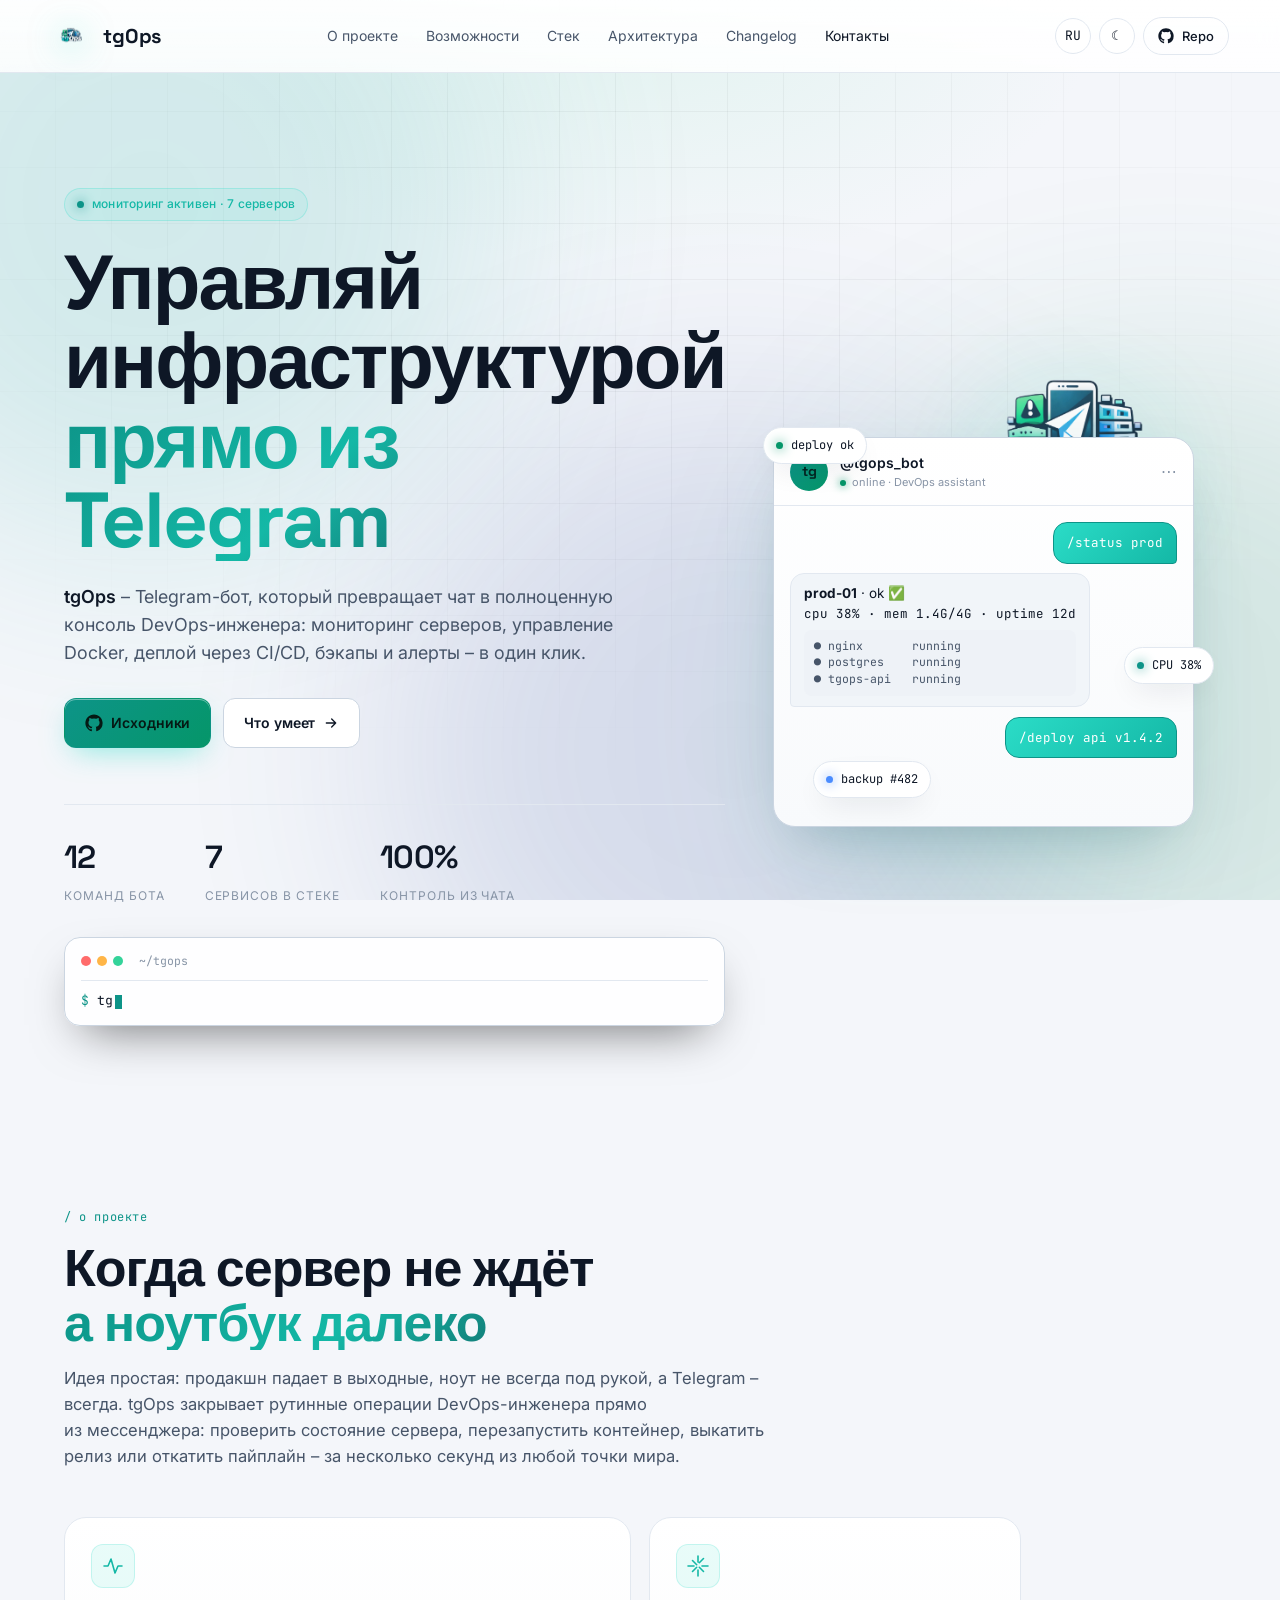
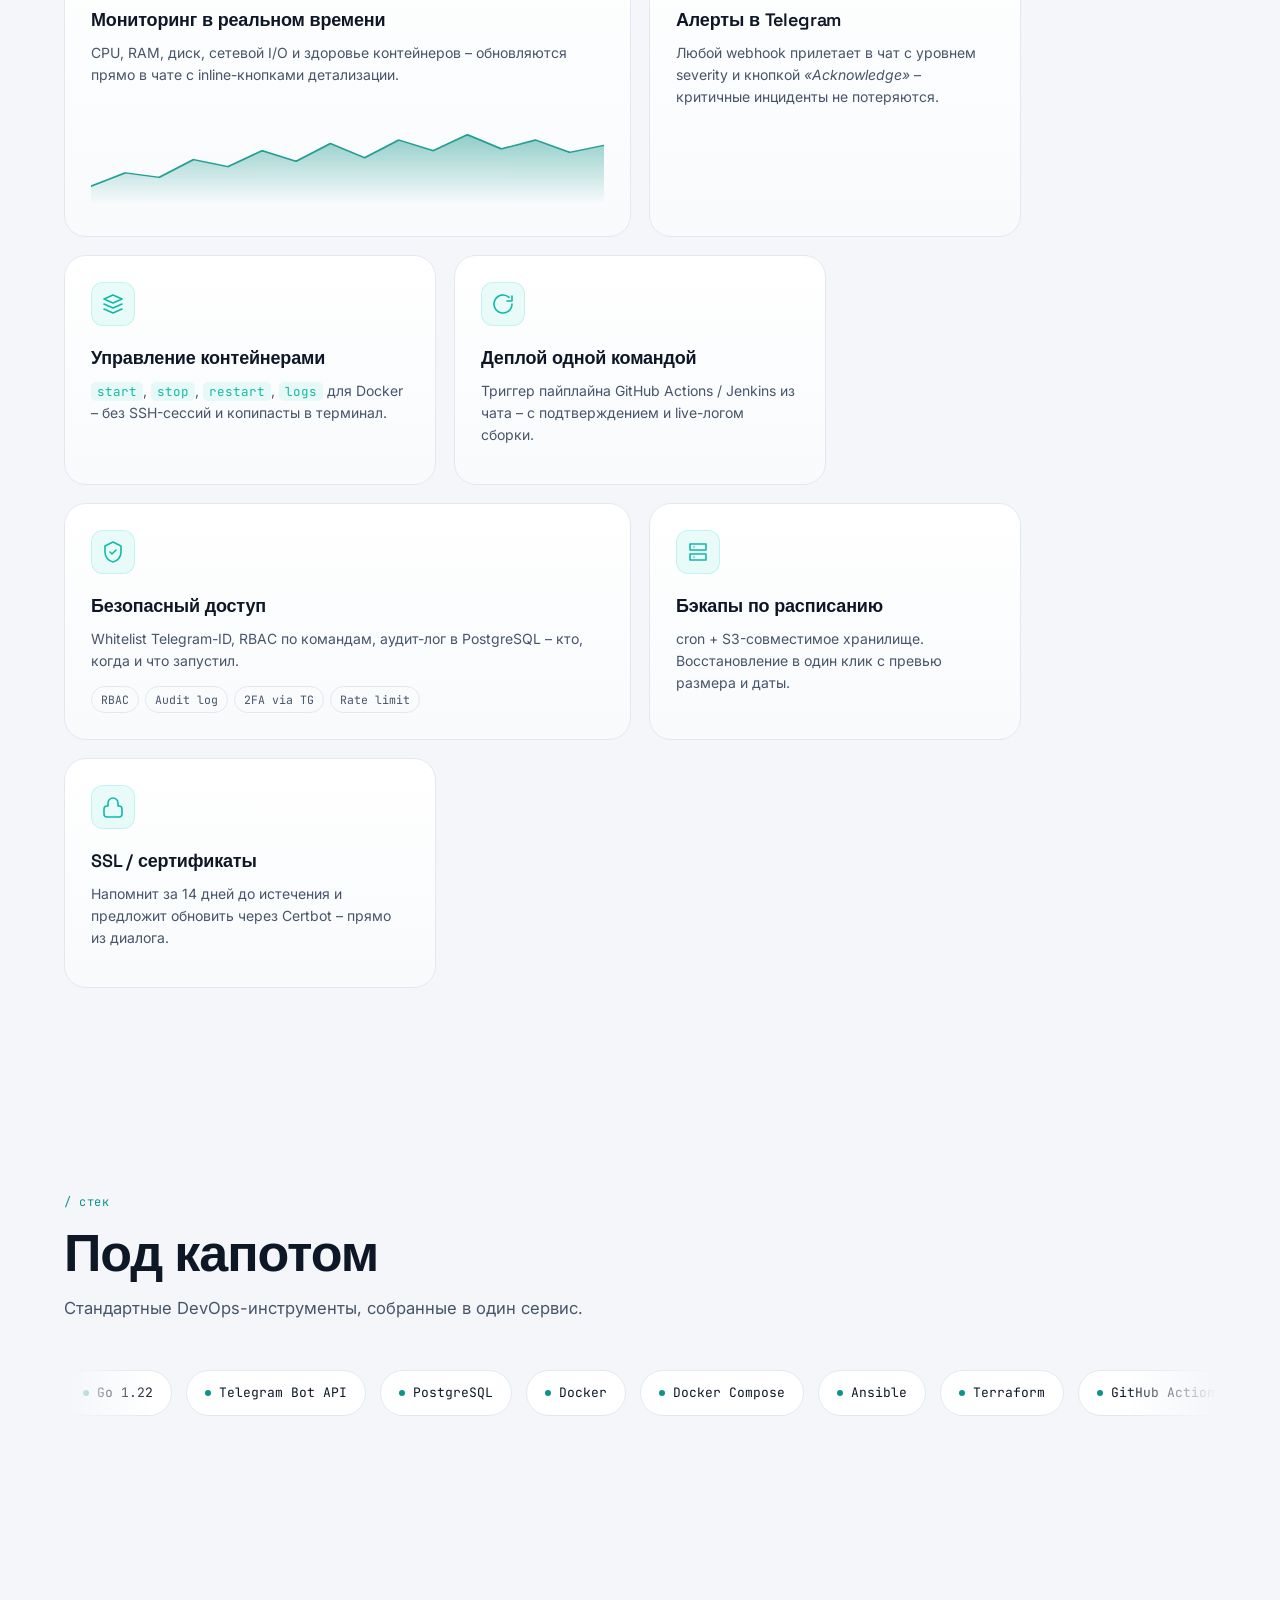
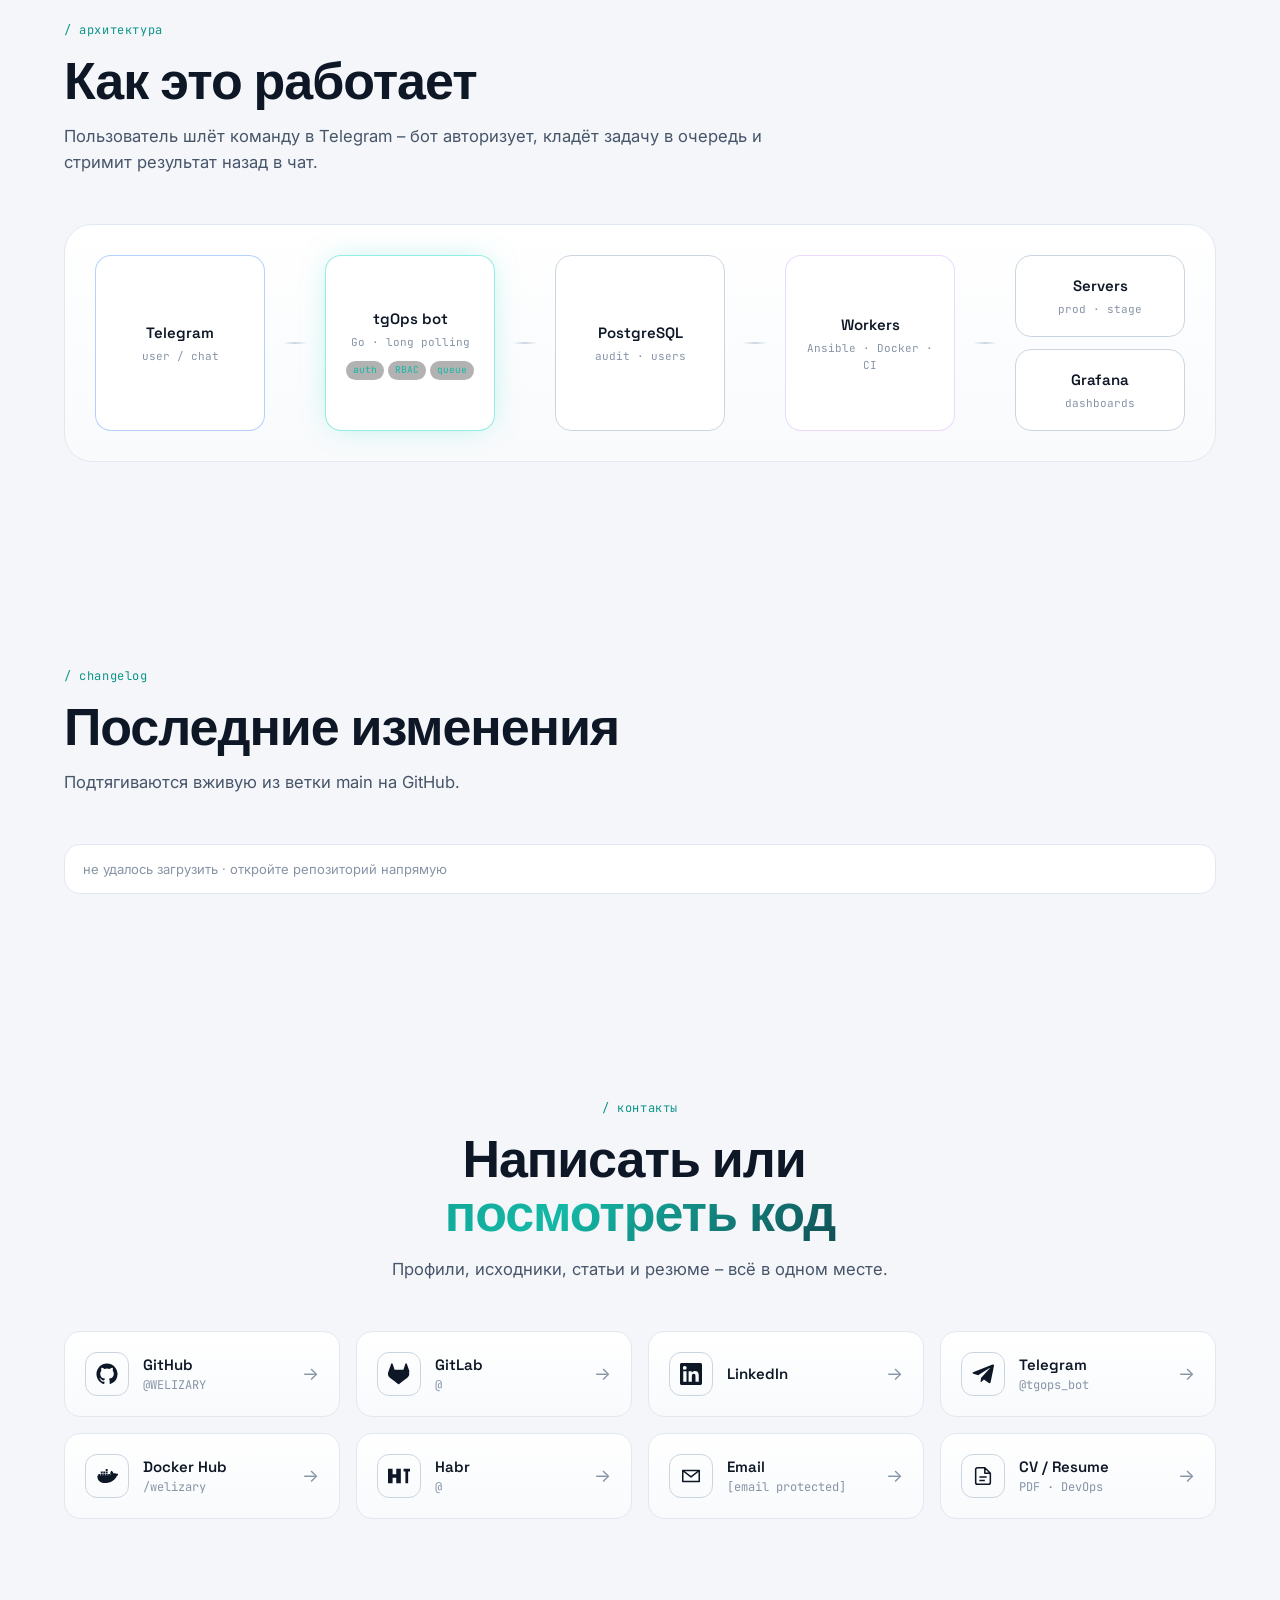
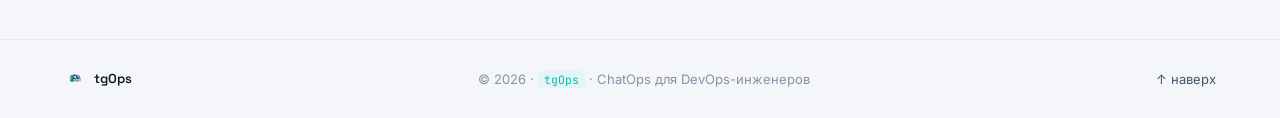
==== web-page/index.html @ 61015582 "Добавлена небольшая веб-страница с презентацией проекта" ====
<!doctype html>
<html lang="ru">
<head>
<meta charset="utf-8" />
<meta name="viewport" content="width=device-width, initial-scale=1" />
<title>tgOps – управление инфраструктурой через Telegram-бот | DevOps в чате</title>
<meta name="description" content="tgOps – Telegram-бот для DevOps-инженера: мониторинг серверов, управление Docker-контейнерами, деплой через CI/CD, бэкапы, алерты и SSL – прямо из чата." />
<meta name="keywords" content="tgOps, Telegram бот, DevOps, ChatOps, управление серверами, мониторинг инфраструктуры, Docker, Ansible, CI/CD, GitHub Actions, Jenkins, Go, PostgreSQL" />
<meta name="author" content="WELIZARY" />
<meta name="robots" content="index, follow" />
<meta name="theme-color" content="#06080c" />
<link rel="canonical" href="https://tgops.xyz/" />
<link rel="icon" type="image/png" href="assets/tgops-logo.png" />

<meta property="og:url" content="https://tgops.xyz/" />
<meta property="og:type" content="website" />
<meta property="og:title" content="tgOps – управление инфраструктурой через Telegram" />
<meta property="og:description" content="Telegram-бот, который превращает чат в консоль DevOps-инженера." />
<meta property="og:image" content="assets/tgops-logo.png" />
<meta property="og:locale" content="ru_RU" />
<meta name="twitter:card" content="summary_large_image" />
<meta name="twitter:title" content="tgOps – DevOps в Telegram" />
<meta name="twitter:image" content="assets/tgops-logo.png" />

<script type="application/ld+json">
{
"@context":"https://schema.org","@type":"SoftwareApplication",
"name":"tgOps","applicationCategory":"DeveloperApplication","operatingSystem":"Linux",
"description":"Telegram-бот для управления серверной инфраструктурой",
"url":"https://github.com/WELIZARY/tgOps",
"author":{"@type":"Person","name":"WELIZARY"}
}
</script>
<link rel="preconnect" href="https://fonts.googleapis.com" />
<link rel="preconnect" href="https://fonts.gstatic.com" crossorigin />
<link href="https://fonts.googleapis.com/css2?family=Space+Grotesk:wght@400;500;600;700&family=Inter:wght@400;500;600&family=JetBrains+Mono:wght@400;500;600&display=swap" rel="stylesheet" />
<link rel="stylesheet" href="styles.css" />
<script>
  (function(){
    try {
      var s = localStorage.getItem('tgops-theme');
      var d = matchMedia('(prefers-color-scheme: dark)').matches;
      document.documentElement.setAttribute('data-theme', s || (d ? 'dark' : 'light'));
    } catch(e) { document.documentElement.setAttribute('data-theme','dark'); }
  })();
</script>
<script defer data-domain="tgops.xyz" src="https://plausible.io/js/script.js"></script>
</head>
<body>

  <div class="scroll-progress" id="scrollProgress"></div>

  <!-- фоновая графика -->
  <div class="bg">
    <div class="bg-grid"></div>
    <div class="bg-blob bg-blob--teal"></div>
    <div class="bg-blob bg-blob--green"></div>
    <div class="bg-blob bg-blob--blue"></div>
    <div class="bg-noise"></div>
  </div>

  <!-- навигация -->
  <header class="nav">
    <a class="nav__brand" href="#top">
      <img src="assets/tgops-logo.png" alt="tgOps" width="40" height="40" />
      <span>tgOps</span>
    </a>
    <nav class="nav__links">
      <a href="#about" data-i18n="nav.about">О проекте</a>
      <a href="#features" data-i18n="nav.features">Возможности</a>
      <a href="#stack" data-i18n="nav.stack">Стек</a>
      <a href="#architecture" data-i18n="nav.arch">Архитектура</a>
      <a href="#changelog" data-i18n="nav.changelog">Changelog</a>
      <a href="#contact" data-i18n="nav.contact">Контакты</a>
    </nav>
    <div class="nav__tools">
      <button class="nav__icon" id="langBtn" aria-label="Switch language">EN</button>
      <button class="nav__icon" id="themeBtn" aria-label="Toggle theme">☾</button>
      <a class="nav__cta" href="https://github.com/WELIZARY/tgOps" target="_blank" rel="noopener">
      <svg viewBox="0 0 24 24" width="16" height="16" aria-hidden="true"><path fill="currentColor" d="M12 .5C5.65.5.5 5.65.5 12.02c0 5.1 3.29 9.42 7.86 10.95.58.1.79-.25.79-.55v-2.16c-3.2.7-3.87-1.36-3.87-1.36-.52-1.32-1.27-1.67-1.27-1.67-1.04-.71.08-.7.08-.7 1.15.08 1.76 1.18 1.76 1.18 1.02 1.76 2.69 1.25 3.34.96.1-.74.4-1.25.72-1.54-2.55-.29-5.24-1.28-5.24-5.7 0-1.26.45-2.29 1.18-3.1-.12-.29-.51-1.46.11-3.05 0 0 .97-.31 3.18 1.18a11 11 0 0 1 5.79 0c2.21-1.49 3.18-1.18 3.18-1.18.62 1.59.23 2.76.11 3.05.74.81 1.18 1.84 1.18 3.1 0 4.43-2.7 5.4-5.27 5.69.41.36.78 1.06.78 2.13v3.16c0 .31.21.66.8.55A11.52 11.52 0 0 0 23.5 12C23.5 5.65 18.35.5 12 .5Z"/></svg>
        Repo
      </a>
    </div>
  </header>

  <!-- главный экран -->
  <section class="hero" id="top">
    <div class="hero__left">
      <div class="hero__badge">
        <span class="dot"></span>
        <span id="liveStatus">все системы в норме</span>
      </div>
      <h1 class="hero__title">
        <span data-i18n="hero.title1">Управляй инфраструктурой</span>
        <span class="hero__title-grad" data-scramble data-i18n="hero.title2">прямо из Telegram</span>
      </h1>
      <p class="hero__lede" data-i18n="hero.lede">
        <strong>tgOps</strong> – Telegram-бот, который превращает чат в полноценную консоль DevOps-инженера: мониторинг серверов, управление Docker, деплой через CI/CD, бэкапы и алерты – в один клик.
      </p>
      <div class="hero__cta">
        <a class="btn btn--primary" href="https://github.com/WELIZARY/tgOps" target="_blank" rel="noopener">
          <svg viewBox="0 0 24 24" width="18" height="18" aria-hidden="true"><path fill="currentColor" d="M12 .5C5.65.5.5 5.65.5 12.02c0 5.1 3.29 9.42 7.86 10.95.58.1.79-.25.79-.55v-2.16c-3.2.7-3.87-1.36-3.87-1.36-.52-1.32-1.27-1.67-1.27-1.67-1.04-.71.08-.7.08-.7 1.15.08 1.76 1.18 1.76 1.18 1.02 1.76 2.69 1.25 3.34.96.1-.74.4-1.25.72-1.54-2.55-.29-5.24-1.28-5.24-5.7 0-1.26.45-2.29 1.18-3.1-.12-.29-.51-1.46.11-3.05 0 0 .97-.31 3.18 1.18a11 11 0 0 1 5.79 0c2.21-1.49 3.18-1.18 3.18-1.18.62 1.59.23 2.76.11 3.05.74.81 1.18 1.84 1.18 3.1 0 4.43-2.7 5.4-5.27 5.69.41.36.78 1.06.78 2.13v3.16c0 .31.21.66.8.55A11.52 11.52 0 0 0 23.5 12C23.5 5.65 18.35.5 12 .5Z"/></svg>
          <span data-i18n="btn.repo">Исходники</span>
        </a>
        <a class="btn btn--ghost" href="#features">
          <span data-i18n="btn.see">Что умеет</span>
          <svg viewBox="0 0 24 24" width="16" height="16" aria-hidden="true"><path fill="none" stroke="currentColor" stroke-width="2" stroke-linecap="round" stroke-linejoin="round" d="M5 12h14M13 6l6 6-6 6"/></svg>
        </a>
      </div>

      <ul class="hero__metrics">
        <li><span class="metric__num" data-count="12">0</span><span class="metric__lbl" data-i18n="m.cmd">команд бота</span></li>
        <li><span class="metric__num" data-count="7">0</span><span class="metric__lbl" data-i18n="m.svc">сервисов в стеке</span></li>
        <li><span class="metric__num" data-count="100" data-suffix="%">0%</span><span class="metric__lbl" data-i18n="m.ctl">контроль из чата</span></li>
      </ul>

      <div class="terminal" aria-hidden="true">
        <div class="terminal__head"><span></span><span></span><span></span><em>~/tgops</em></div>
        <div class="terminal__line"><span class="terminal__prompt">$</span> <span class="terminal__cmd" id="termCmd"></span><span class="terminal__cursor"></span></div>
      </div>
    </div>

    <!-- плавающее превью чата -->
    <div class="hero__right" aria-hidden="true">
      <div class="float float--logo" data-depth="0.04">
        <img src="assets/tgops-logo.png" alt="" loading="lazy" width="220" height="220" />
      </div>
      <div class="chat" id="chat">
        <div class="chat__head">
          <div class="chat__avatar">tg</div>
          <div>
            <div class="chat__name">@tgops_bot</div>
            <div class="chat__status"><span class="pulse"></span> online · DevOps assistant</div>
          </div>
          <div class="chat__menu">⋯</div>
        </div>
        <div class="chat__body" id="chatBody"></div>
      </div>
      <div class="float float--chip float--chip-1" data-depth="0.08">
        <span class="dot dot--green"></span> deploy ok
      </div>
      <div class="float float--chip float--chip-2" data-depth="0.06">
        <span class="dot dot--teal"></span> CPU 38%
      </div>
      <div class="float float--chip float--chip-3" data-depth="0.10">
        <span class="dot dot--blue"></span> backup #482
      </div>
    </div>
  </section>

  <!-- о проекте -->
  <section class="section" id="about">
    <div class="section__head">
      <div class="eyebrow" data-i18n="about.eyebrow">/ о проекте</div>
      <h2 data-i18n="about.title">Когда сервер не&nbsp;ждёт<br/><span class="hero__title-grad">а&nbsp;ноутбук далеко</span></h2>
      <p class="section__lede" data-i18n="about.lede">
        Идея простая: продакшн падает в&nbsp;выходные, ноут не&nbsp;всегда под рукой, а&nbsp;Telegram – всегда. tgOps закрывает рутинные операции DevOps-инженера прямо из&nbsp;мессенджера: проверить состояние сервера, перезапустить контейнер, выкатить релиз или откатить пайплайн – за&nbsp;несколько секунд из&nbsp;любой точки мира.
      </p>
    </div>

    <!-- сетка карточек -->
    <div class="bento" id="features">
      <article class="card card--lg" data-tilt>
        <div class="card__icon">
          <svg viewBox="0 0 24 24" width="24" height="24"><path fill="none" stroke="currentColor" stroke-width="1.6" stroke-linecap="round" stroke-linejoin="round" d="M3 12h4l3-7 4 14 3-7h4"/></svg>
        </div>
        <h3 data-i18n="f1.t">Мониторинг в реальном времени</h3>
        <p data-i18n="f1.d">CPU, RAM, диск, сетевой I/O и здоровье контейнеров – обновляются прямо в чате с inline-кнопками детализации.</p>
        <div class="card__visual card__visual--graph">
          <svg viewBox="0 0 300 90" preserveAspectRatio="none">
            <defs>
              <linearGradient id="grad1" x1="0" x2="0" y1="0" y2="1">
                <stop offset="0%" stop-color="var(--teal)" stop-opacity="0.5"/>
                <stop offset="100%" stop-color="var(--teal)" stop-opacity="0"/>
              </linearGradient>
            </defs>
            <path d="M0,70 L20,55 L40,60 L60,40 L80,48 L100,30 L120,42 L140,22 L160,38 L180,18 L200,30 L220,12 L240,28 L260,18 L280,32 L300,24 L300,90 L0,90 Z" fill="url(#grad1)"/>
            <path d="M0,70 L20,55 L40,60 L60,40 L80,48 L100,30 L120,42 L140,22 L160,38 L180,18 L200,30 L220,12 L240,28 L260,18 L280,32 L300,24" fill="none" stroke="var(--teal)" stroke-width="1.6" stroke-linejoin="round" stroke-linecap="round"/>
          </svg>
        </div>
        <div class="card__glow"></div>
      </article>

      <article class="card" data-tilt>
        <div class="card__icon">
          <svg viewBox="0 0 24 24" width="24" height="24"><path fill="none" stroke="currentColor" stroke-width="1.6" stroke-linecap="round" stroke-linejoin="round" d="M12 2v6m0 8v6m10-10h-6M8 12H2m15.5-7.5-4.2 4.2M10.7 13.3l-4.2 4.2m11 0-4.2-4.2M10.7 10.7 6.5 6.5"/></svg>
        </div>
        <h3 data-i18n="f2.t">Алерты в Telegram</h3>
        <p data-i18n="f2.d">Любой webhook прилетает в чат с уровнем severity и кнопкой <em>«Acknowledge»</em> – критичные инциденты не потеряются.</p>
        <div class="card__glow"></div>
      </article>

      <article class="card" data-tilt>
        <div class="card__icon">
          <svg viewBox="0 0 24 24" width="24" height="24"><path fill="none" stroke="currentColor" stroke-width="1.6" stroke-linecap="round" stroke-linejoin="round" d="M3 7l9-4 9 4-9 4-9-4Zm0 5 9 4 9-4M3 17l9 4 9-4"/></svg>
        </div>
        <h3 data-i18n="f3.t">Управление контейнерами</h3>
        <p data-i18n="f3.d"><code>start</code>, <code>stop</code>, <code>restart</code>, <code>logs</code> для Docker – без SSH-сессий и копипасты в терминал.</p>
        <div class="card__glow"></div>
      </article>

      <article class="card" data-tilt>
        <div class="card__icon">
          <svg viewBox="0 0 24 24" width="24" height="24"><path fill="none" stroke="currentColor" stroke-width="1.6" stroke-linecap="round" stroke-linejoin="round" d="M21 12a9 9 0 1 1-3-6.7M21 4v5h-5"/></svg>
        </div>
        <h3 data-i18n="f4.t">Деплой одной командой</h3>
        <p data-i18n="f4.d">Триггер пайплайна GitHub Actions / Jenkins из чата – с подтверждением и live-логом сборки.</p>
        <div class="card__glow"></div>
      </article>

      <article class="card card--wide" data-tilt>
        <div class="card__icon">
          <svg viewBox="0 0 24 24" width="24" height="24"><path fill="none" stroke="currentColor" stroke-width="1.6" stroke-linecap="round" stroke-linejoin="round" d="M12 2 4 6v6c0 5 3.4 9.3 8 10 4.6-.7 8-5 8-10V6l-8-4Z"/><path fill="none" stroke="currentColor" stroke-width="1.6" stroke-linecap="round" stroke-linejoin="round" d="m9 12 2 2 4-4"/></svg>
        </div>
        <h3 data-i18n="f5.t">Безопасный доступ</h3>
        <p data-i18n="f5.d">Whitelist Telegram-ID, RBAC по командам, аудит-лог в PostgreSQL – кто, когда и что запустил.</p>
        <ul class="chips">
          <li>RBAC</li>
          <li>Audit log</li>
          <li>2FA via TG</li>
          <li>Rate limit</li>
        </ul>
        <div class="card__glow"></div>
      </article>

      <article class="card" data-tilt>
        <div class="card__icon">
          <svg viewBox="0 0 24 24" width="24" height="24"><path fill="none" stroke="currentColor" stroke-width="1.6" stroke-linecap="round" stroke-linejoin="round" d="M4 4h16v6H4zM4 14h16v6H4zM8 7h.01M8 17h.01"/></svg>
        </div>
        <h3 data-i18n="f6.t">Бэкапы по расписанию</h3>
        <p data-i18n="f6.d">cron + S3-совместимое хранилище. Восстановление в один клик с превью размера и даты.</p>
        <div class="card__glow"></div>
      </article>

      <article class="card" data-tilt>
        <div class="card__icon">
          <svg viewBox="0 0 24 24" width="24" height="24"><path fill="none" stroke="currentColor" stroke-width="1.6" stroke-linecap="round" stroke-linejoin="round" d="M7 8a5 5 0 0 1 10 0v3h1a3 3 0 0 1 3 3v5a3 3 0 0 1-3 3H6a3 3 0 0 1-3-3v-5a3 3 0 0 1 3-3h1V8Z"/></svg>
        </div>
        <h3 data-i18n="f7.t">SSL / сертификаты</h3>
        <p data-i18n="f7.d">Напомнит за 14 дней до истечения и предложит обновить через Certbot – прямо из диалога.</p>
        <div class="card__glow"></div>
      </article>
    </div>
  </section>

  <!-- стек -->
  <section class="section" id="stack">
    <div class="section__head">
      <div class="eyebrow" data-i18n="stack.eyebrow">/ стек</div>
      <h2 data-i18n="stack.title">Под капотом</h2>
      <p class="section__lede" data-i18n="stack.lede">Cтандартные DevOps-инструменты, собранные в один сервис.</p>
    </div>
    <div class="marquee" aria-hidden="true">
      <div class="marquee__track" id="marqueeTrack"></div>
    </div>
  </section>

  <!-- архитектура -->
  <section class="section" id="architecture">
    <div class="section__head">
      <div class="eyebrow" data-i18n="arch.eyebrow">/ архитектура</div>
      <h2 data-i18n="arch.title">Как это работает</h2>
      <p class="section__lede" data-i18n="arch.lede">Пользователь шлёт команду в Telegram – бот авторизует, кладёт задачу в очередь и стримит результат назад в чат.</p>
    </div>

    <div class="arch">
      <div class="arch__col">
        <div class="arch__node arch__node--user">
          <div class="arch__title">Telegram</div>
          <div class="arch__sub">user / chat</div>
        </div>
      </div>
      <div class="arch__line"><span></span></div>
      <div class="arch__col">
        <div class="arch__node arch__node--bot">
          <div class="arch__title">tgOps bot</div>
          <div class="arch__sub">Go · long polling</div>
          <div class="arch__pills"><span>auth</span><span>RBAC</span><span>queue</span></div>
        </div>
      </div>
      <div class="arch__line"><span></span></div>
      <div class="arch__col">
        <div class="arch__node">
          <div class="arch__title">PostgreSQL</div>
          <div class="arch__sub">audit · users</div>
        </div>
      </div>
      <div class="arch__line"><span></span></div>
      <div class="arch__col">
        <div class="arch__node arch__node--ops">
          <div class="arch__title">Workers</div>
          <div class="arch__sub">Ansible · Docker · CI</div>
        </div>
      </div>
      <div class="arch__line"><span></span></div>
      <div class="arch__col">
        <div class="arch__node">
          <div class="arch__title">Servers</div>
          <div class="arch__sub">prod · stage</div>
        </div>
        <div class="arch__node">
          <div class="arch__title">Grafana</div>
          <div class="arch__sub">dashboards</div>
        </div>
      </div>
    </div>
  </section>

  <!-- история изменений -->
  <section class="section" id="changelog">
    <div class="section__head">
      <div class="eyebrow" data-i18n="ch.eyebrow">/ changelog</div>
      <h2 data-i18n="ch.title">Последние изменения</h2>
      <p class="section__lede" data-i18n="ch.lede">Подтягиваются вживую из ветки main на GitHub.</p>
    </div>
    <ul class="changelog" id="changelogList">
      <li class="ch__item ch__item--load"><span class="mono">git pull origin main…</span></li>
    </ul>
  </section>

  <!-- контакты -->
  <section class="section section--contact" id="contact">
    <div class="section__head section__head--center">
      <div class="eyebrow" data-i18n="ct.eyebrow">/ контакты</div>
      <h2 data-i18n="ct.title">Написать или&nbsp;<span class="hero__title-grad">посмотреть&nbsp;код</span></h2>
      <p class="section__lede" data-i18n="ct.lede">Профили, исходники, статьи и&nbsp;резюме – всё в&nbsp;одном месте.</p>
    </div>

    <div class="links">
      <a class="linkcard" href="https://github.com/WELIZARY/" target="_blank" rel="noopener" data-tilt>
        <div class="linkcard__icon">
          <svg viewBox="0 0 24 24" width="22" height="22"><path fill="currentColor" d="M12 .5C5.65.5.5 5.65.5 12.02c0 5.1 3.29 9.42 7.86 10.95.58.1.79-.25.79-.55v-2.16c-3.2.7-3.87-1.36-3.87-1.36-.52-1.32-1.27-1.67-1.27-1.67-1.04-.71.08-.7.08-.7 1.15.08 1.76 1.18 1.76 1.18 1.02 1.76 2.69 1.25 3.34.96.1-.74.4-1.25.72-1.54-2.55-.29-5.24-1.28-5.24-5.7 0-1.26.45-2.29 1.18-3.1-.12-.29-.51-1.46.11-3.05 0 0 .97-.31 3.18 1.18a11 11 0 0 1 5.79 0c2.21-1.49 3.18-1.18 3.18-1.18.62 1.59.23 2.76.11 3.05.74.81 1.18 1.84 1.18 3.1 0 4.43-2.7 5.4-5.27 5.69.41.36.78 1.06.78 2.13v3.16c0 .31.21.66.8.55A11.52 11.52 0 0 0 23.5 12C23.5 5.65 18.35.5 12 .5Z"/></svg>
        </div>
        <div class="linkcard__body">
          <div class="linkcard__lbl">GitHub</div>
          <div class="linkcard__val">@WELIZARY</div>
        </div>
        <div class="linkcard__arr">→</div>
        <div class="card__glow"></div>
      </a>

      <a class="linkcard" href="https://gitlab.com/zenkow/" target="_blank" rel="noopener" data-tilt>
        <div class="linkcard__icon">
          <svg viewBox="0 0 24 24" width="22" height="22"><path fill="currentColor" d="m23.6 9.6-.03-.08L20.5.93a.84.84 0 0 0-1.59.05l-2.1 6.41H7.18L5.08.98a.83.83 0 0 0-1.59-.05L.43 9.51l-.03.09a5.84 5.84 0 0 0 1.94 6.74l.01.01.03.02 4.79 3.59 2.37 1.79 1.44 1.09a.98.98 0 0 0 1.18 0l1.44-1.09 2.37-1.79 4.81-3.61.02-.01a5.84 5.84 0 0 0 1.94-6.75Z"/></svg>
        </div>
        <div class="linkcard__body">
          <div class="linkcard__lbl">GitLab</div>
          <div class="linkcard__val">@</div>
        </div>
        <div class="linkcard__arr">→</div>
        <div class="card__glow"></div>
      </a>

      <a class="linkcard" href="https://www.linkedin.com/" target="_blank" rel="noopener" data-tilt>
        <div class="linkcard__icon">
          <svg viewBox="0 0 24 24" width="22" height="22"><path fill="currentColor" d="M20.45 20.45h-3.56v-5.57c0-1.33-.02-3.04-1.85-3.04-1.85 0-2.13 1.45-2.13 2.94v5.67H9.36V9h3.41v1.56h.05a3.74 3.74 0 0 1 3.37-1.85c3.6 0 4.27 2.37 4.27 5.46v6.28ZM5.34 7.43a2.07 2.07 0 1 1 0-4.13 2.07 2.07 0 0 1 0 4.13Zm1.78 13.02H3.55V9h3.57v11.45ZM22.23 0H1.77C.79 0 0 .77 0 1.72v20.56C0 23.23.79 24 1.77 24h20.46c.98 0 1.77-.77 1.77-1.72V1.72C24 .77 23.21 0 22.23 0Z"/></svg>
        </div>
        <div class="linkcard__body">
          <div class="linkcard__lbl">LinkedIn</div>
          <div class="linkcard__val"></div>
        </div>
        <div class="linkcard__arr">→</div>
        <div class="card__glow"></div>
      </a>

      <a class="linkcard" href="https://t.me/" target="_blank" rel="noopener" data-tilt>
        <div class="linkcard__icon">
          <svg viewBox="0 0 24 24" width="22" height="22"><path fill="currentColor" d="M9.78 16.27 9.4 21c.55 0 .79-.24 1.07-.52l2.57-2.45 5.32 3.9c.98.54 1.67.26 1.94-.9L23.94 3.4c.32-1.45-.52-2.02-1.47-1.66L1.74 9.91c-1.41.55-1.39 1.34-.24 1.7l5.21 1.62L18.81 5.6c.57-.36 1.09-.16.66.2L9.78 16.27Z"/></svg>
        </div>
        <div class="linkcard__body">
          <div class="linkcard__lbl">Telegram</div>
          <div class="linkcard__val">@tgops_bot</div>
        </div>
        <div class="linkcard__arr">→</div>
        <div class="card__glow"></div>
      </a>

      <a class="linkcard" href="https://hub.docker.com/" target="_blank" rel="noopener" data-tilt>
        <div class="linkcard__icon">
          <svg viewBox="0 0 24 24" width="22" height="22"><path fill="currentColor" d="M22 9.5c-.6-.4-2-.5-3-.3-.1-1-.7-1.8-1.7-2.6l-.6-.4-.4.6c-.5.7-.8 1.7-.7 2.6 0 .4.2 1 .4 1.5-.4.2-1.1.5-2 .5H1.6c-.3 1.7 0 4 1.6 5.7 1.5 1.7 3.7 2.5 6.6 2.5 6.3 0 11-2.9 13.2-8.2 1.5 0 3-.4 3.5-1l.5-.4-.6-.5ZM4.6 9.7H2.5v2.1h2.1V9.7Zm2.7 0H5.2v2.1h2.1V9.7Zm2.7 0H7.9v2.1H10V9.7Zm2.7 0h-2.1v2.1h2.1V9.7Zm-5.4-2.6H5.2v2.1h2.1V7.1Zm2.7 0H7.9v2.1H10V7.1Zm2.7 0h-2.1v2.1h2.1V7.1Zm0-2.7h-2.1v2.1h2.1V4.4Zm2.7 5.3h-2.1v2.1h2.1V9.7Z"/></svg>
        </div>
        <div class="linkcard__body">
          <div class="linkcard__lbl">Docker Hub</div>
          <div class="linkcard__val">/welizary</div>
        </div>
        <div class="linkcard__arr">→</div>
        <div class="card__glow"></div>
      </a>

      <a class="linkcard" href="https://habr.com/" target="_blank" rel="noopener" data-tilt>
        <div class="linkcard__icon">
          <svg viewBox="0 0 24 24" width="22" height="22"><path fill="currentColor" d="M0 4h5v6h4V4h5v16H9v-6H5v6H0V4Zm17 0h7v3h-2v13h-3V7h-2V4Z"/></svg>
        </div>
        <div class="linkcard__body">
          <div class="linkcard__lbl">Habr</div>
          <div class="linkcard__val">@</div>
        </div>
        <div class="linkcard__arr">→</div>
        <div class="card__glow"></div>
      </a>

      <a class="linkcard" href="/cdn-cgi/l/email-protection#b6ded3dadad9f6d3ced7dbc6dad398d5d9db" data-tilt>
        <div class="linkcard__icon">
          <svg viewBox="0 0 24 24" width="22" height="22"><path fill="none" stroke="currentColor" stroke-width="1.7" stroke-linejoin="round" d="M3 6h18v12H3zM3 6l9 7 9-7"/></svg>
        </div>
        <div class="linkcard__body">
          <div class="linkcard__lbl">Email</div>
          <div class="linkcard__val"><span class="__cf_email__" data-cfemail="721a171e1e1d32170a131f021e175c111d1f">[email&#160;protected]</span></div>
        </div>
        <div class="linkcard__arr">→</div>
        <div class="card__glow"></div>
      </a>

      <a class="linkcard" href="/cv.pdf" target="_blank" rel="noopener" data-tilt>
        <div class="linkcard__icon">
          <svg viewBox="0 0 24 24" width="22" height="22"><path fill="none" stroke="currentColor" stroke-width="1.7" stroke-linejoin="round" d="M14 3H6a2 2 0 0 0-2 2v14a2 2 0 0 0 2 2h12a2 2 0 0 0 2-2V9l-6-6Zm0 0v6h6M8 13h8M8 17h6"/></svg>
        </div>
        <div class="linkcard__body">
          <div class="linkcard__lbl">CV / Resume</div>
          <div class="linkcard__val">PDF · DevOps</div>
        </div>
        <div class="linkcard__arr">→</div>
        <div class="card__glow"></div>
      </a>
    </div>
  </section>

  <footer class="footer">
    <div class="footer__brand">
      <img src="assets/tgops-logo.png" alt="" loading="lazy" width="22" height="22" />
      <span>tgOps</span>
    </div>
    <div class="footer__txt" data-i18n="footer">© 2026 · <span class="mono">tgOps</span> · ChatOps для DevOps-инженеров</div>
    <a href="#top" class="footer__top" data-i18n="footer.top">↑ наверх</a>
  </footer>

  <script data-cfasync="false" src="/cdn-cgi/scripts/5c5dd728/cloudflare-static/email-decode.min.js"></script><script src="app.js"></script>
</body>
</html>
---- web-page/styles.css ----
/* ==========================================================
   tgOps - одностраничный сайт
   палитра из логотипа (cyan/teal + зелёный + тёмный фон)
   ========================================================== */

:root {
  --bg-0: #06080c;
  --bg-1: #0a0e15;
  --bg-2: #0f141d;
  --bg-3: #141a25;
  --line: #1c2230;
  --line-2: #262d3d;
  --fg: #e6ecf3;
  --fg-dim: #aab3c2;
  --fg-mute: #6f7a8c;
  --teal: #2bdcc7;
  --teal-2: #5be8d8;
  --green: #34d39a;
  --blue: #4a8cff;
  --warn: #ffb547;

  --grad: linear-gradient(135deg, #2bdcc7 0%, #5be8d8 40%, #ffffff 100%);
  --grad-soft: linear-gradient(135deg, rgba(43,220,199,.18), rgba(74,140,255,.12));

  --r-sm: 10px;
  --r-md: 16px;
  --r-lg: 22px;
  --r-xl: 28px;

  --shadow-card: 0 1px 0 rgba(255,255,255,.03) inset, 0 30px 60px -30px rgba(0,0,0,.6);
  --shadow-glow: 0 30px 80px -20px rgba(43,220,199,.18);

  --nav-bg: linear-gradient(to bottom, rgba(6,8,12,.95), rgba(6,8,12,.85));
  --nav-bg-scrolled: rgba(6,8,12,.96);

  --t: 240ms cubic-bezier(.2,.7,.2,1);
}

[data-theme="light"] {
  --bg-0: #f4f6fa;
  --bg-1: #ffffff;
  --bg-2: #f8fafc;
  --bg-3: #eef2f7;
  --line: #e2e8f0;
  --line-2: #cbd5e1;
  --fg: #0e1726;
  --fg-dim: #475569;
  --fg-mute: #8794a6;
  --teal: #0d9488;
  --teal-2: #14b8a6;
  --green: #059669;
  --shadow-card: 0 1px 0 rgba(255,255,255,1) inset, 0 24px 50px -28px rgba(15,23,42,.18);
  --shadow-glow: 0 30px 80px -20px rgba(13,148,136,.18);
  --nav-bg: linear-gradient(to bottom, rgba(255,255,255,.95), rgba(255,255,255,.85));
  --nav-bg-scrolled: rgba(255,255,255,.96);
}
[data-theme="light"] .bg { background: radial-gradient(60% 50% at 50% 0%, #e2f3f0 0%, transparent 60%), var(--bg-0); }
[data-theme="light"] .bg-blob { opacity: .15; }
[data-theme="light"] .bg-grid { background-image: linear-gradient(to right, rgba(0,0,0,.04) 1px, transparent 1px), linear-gradient(to bottom, rgba(0,0,0,.04) 1px, transparent 1px); }
[data-theme="light"] .card, [data-theme="light"] .linkcard, [data-theme="light"] .arch, [data-theme="light"] .chat { background: linear-gradient(180deg, #ffffff, #f8fafc); }
[data-theme="light"] .terminal { background: rgba(255,255,255,.9); color: var(--fg-dim); }
[data-theme="light"] .arch__node { background: #ffffff; }
[data-theme="light"] .stack li, [data-theme="light"] .marquee__item, [data-theme="light"] .float--chip { background: #ffffff; }
[data-theme="light"] .btn--ghost { background: #ffffff; }
[data-theme="light"] .hero__title-grad { background: linear-gradient(135deg, #0d9488 0%, #14b8a6 40%, #0f1729 100%); -webkit-background-clip: text; background-clip: text; color: transparent; }
[data-theme="light"] .msg--out { background: linear-gradient(135deg, #2bdcc7, #14b8a6); border-color: #0d9488; color: #ffffff; }
[data-theme="light"] .msg--out code, [data-theme="light"] .msg--out em, [data-theme="light"] .msg--out strong { color: #ffffff; }
[data-theme="light"] .msg--in { color: var(--fg); background: #f1f5f9; border-color: var(--line); }
[data-theme="light"] .msg pre { background: #eef2f7; color: var(--fg-dim); }
[data-theme="light"] .msg .ibtn { background: rgba(74,140,255,.1); color: #1e3a8a; border-color: rgba(74,140,255,.3); }
[data-theme="light"] .typing { background: #f1f5f9; border-color: var(--line); }
[data-theme="light"] .float--chip { color: var(--fg); border-color: var(--line); box-shadow: 0 12px 30px -10px rgba(15,23,42,.12); }
[data-theme="light"] .chat { z-index: 2; }

* { box-sizing: border-box; }
html, body { margin: 0; padding: 0; }
html { scroll-behavior: smooth; }

body {
  background: var(--bg-0);
  color: var(--fg);
  font-family: 'Inter', system-ui, -apple-system, Segoe UI, sans-serif;
  font-size: 16px;
  line-height: 1.55;
  -webkit-font-smoothing: antialiased;
  text-rendering: optimizeLegibility;
  overflow-x: hidden;
}

a { color: inherit; text-decoration: none; }
img { max-width: 100%; display: block; }
code, .mono { font-family: 'JetBrains Mono', ui-monospace, SF Mono, Consolas, monospace; }

::selection { background: rgba(43,220,199,.3); color: #fff; }

/* ============== фон ============== */
.bg {
  position: fixed; inset: 0; z-index: -1; overflow: hidden;
  background:
    radial-gradient(60% 50% at 50% 0%, #0c1420 0%, transparent 60%),
    var(--bg-0);
}
.bg-grid {
  position: absolute; inset: -1px;
  background-image:
    linear-gradient(to right, rgba(255,255,255,.025) 1px, transparent 1px),
    linear-gradient(to bottom, rgba(255,255,255,.025) 1px, transparent 1px);
  background-size: 56px 56px;
  mask-image: radial-gradient(ellipse 80% 70% at 50% 30%, #000 30%, transparent 80%);
}
.bg-blob {
  position: absolute;
  width: 700px; height: 700px;
  border-radius: 50%;
  filter: blur(110px);
  opacity: .35;
  pointer-events: none;
  animation: drift 22s ease-in-out infinite alternate;
}
.bg-blob--teal  { background: #1aa89a; top: -150px; left: -200px; }
.bg-blob--green { background: #1f8e63; top: 40%;    right: -240px; animation-duration: 28s; }
.bg-blob--blue  { background: #2e4a99; bottom: -200px; left: 30%; animation-duration: 34s; opacity: .25; }
@keyframes drift {
  0%   { transform: translate3d(0,0,0) scale(1); }
  100% { transform: translate3d(80px,-60px,0) scale(1.15); }
}
.bg-noise {
  position: absolute; inset: 0; opacity: .04; mix-blend-mode: overlay; pointer-events: none;
  background-image: url("data:image/svg+xml;utf8,<svg xmlns='http://www.w3.org/2000/svg' width='160' height='160'><filter id='n'><feTurbulence type='fractalNoise' baseFrequency='.9' numOctaves='2' stitchTiles='stitch'/></filter><rect width='100%' height='100%' filter='url(%23n)' opacity='.6'/></svg>");
}

/* ============== навигация ============== */
.nav {
  position: sticky; top: 0; z-index: 30;
  display: flex; align-items: center; justify-content: space-between;
  gap: 24px;
  padding: 16px clamp(20px, 4vw, 56px);
  backdrop-filter: blur(14px);
  background: var(--nav-bg);
  border-bottom: 1px solid var(--line);
}
.nav__brand { display: flex; align-items: center; gap: 12px; font-family: 'Space Grotesk', sans-serif; font-weight: 700; font-size: 20px; letter-spacing: -.01em; }
.nav__brand img { width: 40px; height: 40px; object-fit: contain; filter: drop-shadow(0 4px 16px rgba(43,220,199,.5)); }
.nav__links { display: flex; gap: 28px; font-size: 14px; color: var(--fg-dim); }
.nav__links a { transition: color var(--t); position: relative; }
.nav__links a:hover { color: var(--fg); }
.nav__links a::after { content: ""; position: absolute; left: 0; right: 0; bottom: -6px; height: 2px; background: var(--teal); transform: scaleX(0); transform-origin: left; transition: transform var(--t); border-radius: 2px; }
.nav__links a:hover::after { transform: scaleX(1); }
.nav__cta {
  display: inline-flex; align-items: center; gap: 8px;
  padding: 8px 14px; border-radius: 999px;
  background: rgba(255,255,255,.04); border: 1px solid var(--line); color: var(--fg);
  font-size: 13px; font-weight: 500;
  transition: all var(--t);
}
.nav__cta:hover { background: rgba(43,220,199,.1); border-color: rgba(43,220,199,.4); color: var(--teal-2); transform: translateY(-1px); }

@media (max-width: 760px) {
  .nav__links { display: none; }
}

/* ============== главный экран ============== */
.hero {
  display: grid;
  grid-template-columns: 1.05fr .95fr;
  gap: 48px;
  align-items: center;
  padding: clamp(60px, 9vw, 120px) clamp(20px, 5vw, 80px) clamp(40px, 7vw, 80px);
  max-width: 1320px; margin: 0 auto;
}
@media (max-width: 980px) {
  .hero { grid-template-columns: 1fr; gap: 60px; }
}

.hero__badge {
  display: inline-flex; align-items: center; gap: 8px;
  padding: 6px 12px;
  border-radius: 999px;
  background: rgba(43,220,199,.08);
  border: 1px solid rgba(43,220,199,.25);
  color: var(--teal-2);
  font-size: 12px; font-weight: 500;
  letter-spacing: .02em;
  margin-bottom: 22px;
}
.dot { width: 7px; height: 7px; border-radius: 50%; background: var(--teal); box-shadow: 0 0 12px var(--teal); animation: pulse 2.4s ease-in-out infinite; }
.dot--green { background: var(--green); box-shadow: 0 0 12px var(--green); }
.dot--teal  { background: var(--teal); box-shadow: 0 0 12px var(--teal); }
.dot--blue  { background: var(--blue);  box-shadow: 0 0 12px var(--blue); }
@keyframes pulse { 0%,100%{opacity:1;transform:scale(1)} 50%{opacity:.5;transform:scale(.8)} }

.hero__title {
  font-family: 'Space Grotesk', sans-serif;
  font-size: clamp(40px, 6.4vw, 78px);
  font-weight: 700;
  line-height: 1.02;
  letter-spacing: -0.025em;
  margin: 0 0 22px;
  text-wrap: balance;
}
.hero__title-grad {
  display: block;
  background: var(--grad);
  -webkit-background-clip: text;
  background-clip: text;
  color: transparent;
  background-size: 200% 200%;
  animation: shimmer 8s ease-in-out infinite;
}
@keyframes shimmer {
  0%,100% { background-position: 0% 50%; }
  50%     { background-position: 100% 50%; }
}

.hero__lede {
  color: var(--fg-dim);
  font-size: clamp(15px, 1.4vw, 18px);
  max-width: 560px;
  margin: 0 0 32px;
  text-wrap: pretty;
}
.hero__lede strong { color: var(--fg); font-weight: 600; }

.hero__cta { display: flex; gap: 12px; flex-wrap: wrap; }
.btn {
  display: inline-flex; align-items: center; gap: 8px;
  padding: 13px 20px;
  border-radius: 12px;
  font-size: 14px; font-weight: 600;
  letter-spacing: -.005em;
  transition: all var(--t);
  cursor: pointer;
  border: 1px solid transparent;
  position: relative; overflow: hidden;
}
.btn--primary {
  background: linear-gradient(135deg, var(--teal) 0%, var(--green) 100%);
  color: #051914;
  box-shadow: 0 10px 30px -10px rgba(43,220,199,.6), inset 0 1px 0 rgba(255,255,255,.4);
}
.btn--primary:hover { transform: translateY(-2px); box-shadow: 0 16px 40px -10px rgba(43,220,199,.8), inset 0 1px 0 rgba(255,255,255,.5); }
.btn--ghost {
  background: rgba(255,255,255,.03);
  border-color: var(--line-2);
  color: var(--fg);
}
.btn--ghost:hover { border-color: rgba(43,220,199,.5); color: var(--teal-2); transform: translateY(-2px); }

.hero__metrics {
  list-style: none;
  margin: 56px 0 0;
  padding: 0;
  display: flex; gap: 40px;
  border-top: 1px solid var(--line);
  padding-top: 28px;
}
.hero__metrics li { display: flex; flex-direction: column; gap: 4px; }
.metric__num {
  font-family: 'Space Grotesk', sans-serif;
  font-size: 32px;
  font-weight: 600;
  letter-spacing: -.02em;
  color: var(--fg);
}
.metric__lbl { font-size: 12px; color: var(--fg-mute); text-transform: uppercase; letter-spacing: .08em; }

/* ---- чат ---- */
.hero__right {
  position: relative;
  perspective: 1400px;
  min-height: 460px;
}
.float {
  position: absolute;
  will-change: transform;
  transition: transform .2s ease-out;
}
.float--logo {
  top: -40px; right: -20px;
  width: 280px;
  z-index: 0;
  opacity: .9;
  filter: drop-shadow(0 30px 60px rgba(43,220,199,.25));
  animation: floaty 7s ease-in-out infinite;
}
.float--logo img { width: 100%; }
@keyframes floaty { 0%,100%{transform:translateY(0)} 50%{transform:translateY(-12px)} }

.chat {
  position: relative;
  width: min(440px, 100%);
  margin: 60px auto 0;
  background: linear-gradient(180deg, rgba(20,26,37,.95), rgba(15,20,29,.95));
  border: 1px solid var(--line-2);
  border-radius: var(--r-lg);
  box-shadow: var(--shadow-card), var(--shadow-glow);
  overflow: hidden;
  backdrop-filter: blur(14px);
  animation: chatFloat 9s ease-in-out infinite;
}
@keyframes chatFloat { 0%,100%{transform: translateY(0)} 50%{transform: translateY(-10px)} }
.chat__head {
  display: flex; align-items: center; gap: 12px;
  padding: 14px 16px;
  background: rgba(255,255,255,.02);
  border-bottom: 1px solid var(--line);
}
.chat__avatar {
  width: 38px; height: 38px;
  border-radius: 50%;
  background: linear-gradient(135deg, var(--teal), var(--green));
  display: grid; place-items: center;
  font-family: 'Space Grotesk', sans-serif;
  font-weight: 700; color: #042722;
  font-size: 14px;
}
.chat__name { font-weight: 600; font-size: 14px; }
.chat__status { font-size: 11px; color: var(--fg-mute); display: flex; align-items: center; gap: 6px; }
.chat__status .pulse { width: 6px; height: 6px; border-radius: 50%; background: var(--green); box-shadow: 0 0 8px var(--green); animation: pulse 2s ease-in-out infinite; }
.chat__menu { margin-left: auto; color: var(--fg-mute); cursor: pointer; }

.chat__body {
  padding: 16px;
  display: flex; flex-direction: column; gap: 10px;
  height: 320px;
  overflow: hidden;
  position: relative;
  font-size: 13.5px;
}
.msg {
  max-width: 85%;
  padding: 10px 13px;
  border-radius: 14px;
  line-height: 1.45;
  animation: msgIn .35s ease-out both;
}
.msg--in {
  background: rgba(255,255,255,.04);
  border: 1px solid var(--line);
  border-bottom-left-radius: 4px;
  align-self: flex-start;
}
.msg--out {
  background: linear-gradient(135deg, rgba(43,220,199,.18), rgba(43,220,199,.08));
  border: 1px solid rgba(43,220,199,.3);
  color: #d4fff8;
  border-bottom-right-radius: 4px;
  align-self: flex-end;
}
.msg .mono { font-size: 12.5px; }
.msg pre { margin: 6px 0 0; padding: 8px 10px; background: rgba(0,0,0,.35); border-radius: 8px; font-family: 'JetBrains Mono', monospace; font-size: 11.5px; color: #b6e9e0; overflow: hidden; white-space: pre; }
.msg .row { display: flex; gap: 6px; margin-top: 8px; flex-wrap: wrap; }
.msg .ibtn { font-size: 11px; padding: 4px 9px; border-radius: 8px; background: rgba(74,140,255,.12); color: #cfdfff; border: 1px solid rgba(74,140,255,.3); }
.typing { display: inline-flex; gap: 4px; padding: 12px; align-self: flex-start; background: rgba(255,255,255,.04); border: 1px solid var(--line); border-radius: 14px; border-bottom-left-radius: 4px; }
.typing span { width: 6px; height: 6px; border-radius: 50%; background: var(--fg-mute); animation: typing 1.2s ease-in-out infinite; }
.typing span:nth-child(2){ animation-delay: .15s; }
.typing span:nth-child(3){ animation-delay: .3s; }
@keyframes typing { 0%,60%,100%{opacity:.3;transform:translateY(0)} 30%{opacity:1;transform:translateY(-3px)} }
@keyframes msgIn { from { opacity: 0; transform: translateY(8px); } to { opacity: 1; transform: translateY(0); } }

.float--chip {
  background: rgba(15,20,29,.85);
  border: 1px solid var(--line-2);
  padding: 8px 12px;
  border-radius: 999px;
  font-size: 12px;
  font-family: 'JetBrains Mono', monospace;
  display: inline-flex; align-items: center; gap: 8px;
  backdrop-filter: blur(10px);
  box-shadow: 0 12px 30px -10px rgba(0,0,0,.5);
  z-index: 3;
}
.float--chip-1 { top: 50px; left: -10px; animation: floaty 6s ease-in-out infinite; color: #b6f1d6; }
.float--chip-2 { top: 270px; right: -20px; animation: floaty 8s ease-in-out infinite; color: #b6f1ec; animation-delay: -2s; }
.float--chip-3 { bottom: 40px; left: 40px; animation: floaty 7s ease-in-out infinite; color: #c8d8ff; animation-delay: -4s; }

@media (max-width: 980px) {
  .hero__right { min-height: 420px; }
  .float--logo { display: none; }
}

/* ============== секции ============== */
.section {
  max-width: 1320px;
  margin: 0 auto;
  padding: clamp(60px, 8vw, 110px) clamp(20px, 5vw, 80px);
}
.section__head { max-width: 720px; margin: 0 0 48px; }
.section__head--center { margin-left: auto; margin-right: auto; text-align: center; }
.eyebrow {
  font-family: 'JetBrains Mono', monospace;
  font-size: 12px;
  color: var(--teal);
  letter-spacing: .05em;
  margin-bottom: 14px;
}
.section__head h2 {
  font-family: 'Space Grotesk', sans-serif;
  font-size: clamp(30px, 4.4vw, 52px);
  font-weight: 700;
  letter-spacing: -.02em;
  line-height: 1.05;
  margin: 0 0 16px;
}
.section__lede { color: var(--fg-dim); font-size: clamp(15px, 1.3vw, 17px); margin: 0; text-wrap: pretty; }

/* ============== сетка карточек ============== */
.bento {
  display: grid;
  grid-template-columns: repeat(6, 1fr);
  gap: 18px;
}
.card {
  position: relative;
  grid-column: span 2;
  padding: 26px;
  background: linear-gradient(180deg, rgba(20,26,37,.7), rgba(15,20,29,.7));
  border: 1px solid var(--line);
  border-radius: var(--r-lg);
  overflow: hidden;
  transition: transform var(--t), border-color var(--t), background var(--t);
  isolation: isolate;
  min-height: 230px;
  display: flex; flex-direction: column;
}
.card--lg { grid-column: span 3; min-height: 320px; }
.card--wide { grid-column: span 3; }

.card:hover { border-color: var(--line-2); }
.card__icon {
  width: 44px; height: 44px;
  border-radius: 12px;
  display: grid; place-items: center;
  background: rgba(43,220,199,.1);
  color: var(--teal-2);
  border: 1px solid rgba(43,220,199,.2);
  margin-bottom: 18px;
  transition: transform var(--t);
}
.card:hover .card__icon { transform: rotate(-6deg) scale(1.05); }
.card h3 { font-family: 'Space Grotesk', sans-serif; font-size: 18px; font-weight: 600; margin: 0 0 8px; letter-spacing: -.01em; }
.card p { color: var(--fg-dim); font-size: 14px; margin: 0; line-height: 1.55; }
.card p code { color: var(--teal-2); background: rgba(43,220,199,.1); padding: 1px 6px; border-radius: 5px; font-size: 12.5px; }

.card__visual { margin-top: auto; padding-top: 16px; }
.card__visual--graph svg { width: 100%; height: 80px; opacity: .9; }

.chips { list-style: none; margin: 14px 0 0; padding: 0; display: flex; gap: 6px; flex-wrap: wrap; }
.chips li { font-size: 11.5px; padding: 4px 9px; border-radius: 999px; background: rgba(255,255,255,.04); border: 1px solid var(--line); color: var(--fg-dim); font-family: 'JetBrains Mono', monospace; }

/* подсветка за курсором */
.card__glow {
  pointer-events: none;
  position: absolute; inset: 0;
  background: radial-gradient(380px circle at var(--mx, -200px) var(--my, -200px), rgba(43,220,199,.15), transparent 50%);
  opacity: 0;
  transition: opacity var(--t);
  z-index: -1;
}
.card:hover .card__glow,
.linkcard:hover .card__glow { opacity: 1; }

@media (max-width: 980px) {
  .bento { grid-template-columns: repeat(2, 1fr); }
  .card, .card--lg, .card--wide { grid-column: span 2; min-height: 200px; }
}
@media (max-width: 540px) {
  .bento { grid-template-columns: 1fr; }
  .card, .card--lg, .card--wide { grid-column: span 1; }
}

/* ============== стек ============== */
.stack {
  list-style: none; margin: 0; padding: 0;
  display: flex; flex-wrap: wrap; gap: 10px;
}
.stack li {
  display: inline-flex; align-items: center; gap: 8px;
  padding: 10px 16px;
  background: rgba(255,255,255,.03);
  border: 1px solid var(--line);
  border-radius: 999px;
  font-family: 'JetBrains Mono', monospace;
  font-size: 13px;
  color: var(--fg);
  transition: all var(--t);
  cursor: default;
}
.stack li:hover {
  border-color: rgba(43,220,199,.5);
  color: var(--teal-2);
  background: rgba(43,220,199,.06);
  transform: translateY(-2px);
}
.stack__dot { width: 6px; height: 6px; border-radius: 50%; background: var(--teal); }
.stack li[data-tag="db"]    .stack__dot { background: var(--blue); }
.stack li[data-tag="ci"]    .stack__dot { background: var(--green); }
.stack li[data-tag="mon"]   .stack__dot { background: #ffb547; }
.stack li[data-tag="iac"]   .stack__dot { background: #c084fc; }
.stack li[data-tag="cloud"] .stack__dot { background: #f97373; }
.stack li[data-tag="cache"] .stack__dot { background: #ff7ab8; }

/* ============== архитектура ============== */
.arch {
  display: flex; align-items: stretch; gap: 18px;
  padding: 30px;
  background: linear-gradient(180deg, rgba(20,26,37,.6), rgba(15,20,29,.6));
  border: 1px solid var(--line);
  border-radius: var(--r-xl);
  overflow-x: auto;
}
.arch__col {
  display: flex; flex-direction: column; gap: 12px;
  flex: 1; min-width: 140px;
}
.arch__node {
  flex: 1;
  padding: 18px;
  background: rgba(20,26,37,.7);
  border: 1px solid var(--line-2);
  border-radius: var(--r-md);
  text-align: center;
  display: flex; flex-direction: column; gap: 4px; justify-content: center;
  transition: all var(--t);
  position: relative;
}
.arch__node:hover { border-color: rgba(43,220,199,.4); transform: translateY(-2px); }
.arch__node--user { background: rgba(74,140,255,.1); border-color: rgba(74,140,255,.4); }
.arch__node--bot {
  background: linear-gradient(135deg, rgba(43,220,199,.18), rgba(52,211,154,.1));
  border-color: rgba(43,220,199,.5);
  box-shadow: 0 0 30px -10px rgba(43,220,199,.5);
}
.arch__node--ops { background: rgba(192,132,252,.08); border-color: rgba(192,132,252,.3); }
.arch__title { font-family: 'Space Grotesk', sans-serif; font-weight: 600; font-size: 15px; }
.arch__sub { font-size: 11px; color: var(--fg-mute); font-family: 'JetBrains Mono', monospace; }
.arch__pills { display: flex; flex-wrap: wrap; gap: 4px; justify-content: center; margin-top: 6px; }
.arch__pills span { font-size: 9.5px; padding: 2px 7px; border-radius: 999px; background: rgba(0,0,0,.3); color: var(--teal-2); font-family: 'JetBrains Mono', monospace; }

.arch__line {
  align-self: center; flex: 0 0 auto; width: 24px; height: 2px;
  background: linear-gradient(to right, transparent, var(--line-2), transparent);
  position: relative; overflow: hidden;
}
.arch__line span {
  position: absolute; top: 0; left: -30%; width: 30%; height: 100%;
  background: linear-gradient(to right, transparent, var(--teal), transparent);
  animation: archFlow 2.4s linear infinite;
}
@keyframes archFlow { to { left: 100%; } }

@media (max-width: 980px) {
  .arch { flex-direction: column; }
  .arch__col { width: 100%; }
  .arch__line { width: 2px; height: 24px; align-self: center; background: linear-gradient(to bottom, transparent, var(--line-2), transparent); }
  .arch__line span { width: 100%; height: 30%; left: 0; top: -30%; background: linear-gradient(to bottom, transparent, var(--teal), transparent); animation: archFlowV 2.4s linear infinite; }
  @keyframes archFlowV { to { top: 100%; } }
}

/* ============== контакты ============== */
.section--contact { padding-bottom: 120px; }
.links {
  display: grid;
  grid-template-columns: repeat(4, 1fr);
  gap: 16px;
}
.linkcard {
  position: relative;
  display: flex; align-items: center; gap: 14px;
  padding: 20px;
  background: linear-gradient(180deg, rgba(20,26,37,.7), rgba(15,20,29,.7));
  border: 1px solid var(--line);
  border-radius: var(--r-md);
  transition: all var(--t);
  overflow: hidden;
  isolation: isolate;
}
.linkcard:hover { border-color: rgba(43,220,199,.4); transform: translateY(-3px); }
.linkcard__icon {
  width: 44px; height: 44px;
  border-radius: 12px;
  display: grid; place-items: center;
  background: rgba(255,255,255,.04);
  border: 1px solid var(--line-2);
  color: var(--fg);
  flex-shrink: 0;
  transition: all var(--t);
}
.linkcard:hover .linkcard__icon { background: rgba(43,220,199,.12); border-color: rgba(43,220,199,.4); color: var(--teal-2); }
.linkcard__body { flex: 1; min-width: 0; }
.linkcard__lbl { font-family: 'Space Grotesk', sans-serif; font-weight: 600; font-size: 15px; }
.linkcard__val { color: var(--fg-mute); font-size: 12px; font-family: 'JetBrains Mono', monospace; white-space: nowrap; overflow: hidden; text-overflow: ellipsis; }
.linkcard__arr { color: var(--fg-mute); font-size: 18px; transition: all var(--t); }
.linkcard:hover .linkcard__arr { color: var(--teal-2); transform: translate(4px, -4px); }

@media (max-width: 980px) {
  .links { grid-template-columns: repeat(2, 1fr); }
}
@media (max-width: 540px) {
  .links { grid-template-columns: 1fr; }
}

/* ============== подвал ============== */
.footer {
  display: flex; align-items: center; justify-content: space-between; gap: 20px;
  padding: 28px clamp(20px, 5vw, 80px);
  border-top: 1px solid var(--line);
  font-size: 13px;
  color: var(--fg-mute);
  flex-wrap: wrap;
}
.footer__brand { display: flex; align-items: center; gap: 8px; font-family: 'Space Grotesk', sans-serif; font-weight: 600; color: var(--fg); }
.footer__brand img { width: 22px; height: 22px; object-fit: contain; }
.heart { color: #ff6b9c; }
.footer__txt .mono { color: var(--teal-2); background: rgba(43,220,199,.08); padding: 1px 6px; border-radius: 4px; font-size: 11.5px; }
.footer__top { color: var(--fg-dim); transition: color var(--t); }
.footer__top:hover { color: var(--teal-2); }

/* ============== появление ============== */
[data-reveal] {
  opacity: 0;
  transform: translateY(24px);
  transition: opacity .7s cubic-bezier(.2,.7,.2,1), transform .7s cubic-bezier(.2,.7,.2,1);
}
[data-reveal].is-in { opacity: 1; transform: translateY(0); }

.nav__tools { display: flex; align-items: center; gap: 8px; }
.nav__icon {
  width: 36px; height: 36px;
  border-radius: 999px;
  background: rgba(255,255,255,.04);
  border: 1px solid var(--line);
  color: var(--fg);
  font-family: 'JetBrains Mono', monospace;
  font-size: 13px;
  cursor: pointer;
  display: grid; place-items: center;
  transition: all var(--t);
}
.nav__icon:hover { background: rgba(43,220,199,.1); border-color: rgba(43,220,199,.4); color: var(--teal-2); }
[data-theme="light"] .nav__icon { background: #ffffff; }

/* список изменений */
.changelog { list-style: none; margin: 0; padding: 0; display: flex; flex-direction: column; gap: 8px; }
.ch__item { background: linear-gradient(180deg, rgba(20,26,37,.6), rgba(15,20,29,.6)); border: 1px solid var(--line); border-radius: var(--r-md); transition: all var(--t); }
[data-theme="light"] .ch__item { background: #ffffff; }
.ch__item a { display: grid; grid-template-columns: auto 1fr auto; gap: 16px; align-items: center; padding: 14px 18px; }
.ch__item:hover { border-color: rgba(43,220,199,.5); transform: translateX(4px); }
.ch__sha { color: var(--teal-2); font-size: 12px; padding: 3px 8px; background: rgba(43,220,199,.1); border-radius: 6px; flex-shrink: 0; }
.ch__msg { font-size: 14px; color: var(--fg); white-space: nowrap; overflow: hidden; text-overflow: ellipsis; }
.ch__date { font-size: 12px; color: var(--fg-mute); }
.ch__item--load, .ch__item--err { padding: 14px 18px; color: var(--fg-mute); font-size: 13px; }
@media (max-width: 640px) { .ch__item a { grid-template-columns: auto 1fr; } .ch__date { display: none; } }

@media (prefers-reduced-motion: reduce) {
  *, *::before, *::after { animation: none !important; transition: none !important; }
}

/* ============== прогресс скролла ============== */
.scroll-progress {
  position: fixed; top: 0; left: 0; height: 2px; width: 0%;
  background: linear-gradient(90deg, var(--teal), var(--green), var(--blue));
  z-index: 100; transition: width .1s linear;
  box-shadow: 0 0 12px var(--teal);
}

/* ============== бегущая строка ============== */
.marquee {
  margin-top: 40px;
  position: relative;
  overflow: hidden;
  mask-image: linear-gradient(to right, transparent 0%, #000 8%, #000 92%, transparent 100%);
}
.marquee__track {
  display: flex; gap: 14px; width: max-content;
  animation: marquee 38s linear infinite;
}
.marquee:hover .marquee__track { animation-play-state: paused; }
.marquee__item {
  display: inline-flex; align-items: center; gap: 8px;
  padding: 12px 18px;
  background: rgba(255,255,255,.03);
  border: 1px solid var(--line);
  border-radius: 999px;
  font-family: 'JetBrains Mono', monospace;
  font-size: 13px; white-space: nowrap;
  transition: all var(--t);
}
.marquee__item:hover { border-color: rgba(43,220,199,.5); color: var(--teal-2); }
.marquee__item .stack__dot { width: 6px; height: 6px; border-radius: 50%; background: var(--teal); }
@keyframes marquee {
  from { transform: translate3d(0,0,0); }
  to   { transform: translate3d(-50%,0,0); }
}

/* ============== магнитные кнопки / градиентный скрэмбл ============== */
.btn { will-change: transform; }
[data-scramble] { display: inline-block; }

/* ============== палитра команд / терминал ============== */
.terminal {
  margin-top: 32px;
  background: rgba(7,10,14,.85);
  border: 1px solid var(--line-2);
  border-radius: var(--r-md);
  font-family: 'JetBrains Mono', monospace;
  font-size: 13px;
  padding: 14px 16px;
  color: var(--fg-dim);
  box-shadow: 0 20px 50px -20px rgba(0,0,0,.6);
}
.terminal__head {
  display: flex; align-items: center; gap: 6px;
  padding-bottom: 10px;
  border-bottom: 1px solid var(--line);
  margin-bottom: 10px;
}
.terminal__head span { width: 10px; height: 10px; border-radius: 50%; }
.terminal__head span:nth-child(1){ background: #ff6b6b; }
.terminal__head span:nth-child(2){ background: #ffb547; }
.terminal__head span:nth-child(3){ background: #34d39a; }
.terminal__head em { margin-left: 10px; font-style: normal; color: var(--fg-mute); font-size: 11.5px; }
.terminal__line { white-space: pre-wrap; }
.terminal__prompt { color: var(--teal); }
.terminal__cmd { color: var(--fg); }
.terminal__cursor { display: inline-block; width: 7px; height: 14px; background: var(--teal); margin-left: 2px; vertical-align: text-bottom; animation: blink 1s steps(2) infinite; }
@keyframes blink { 50% { opacity: 0; } }

/* градиентная рамка при ховере */
.card { position: relative; }
.card::before {
  content: ""; position: absolute; inset: 0;
  border-radius: inherit;
  padding: 1px;
  background: linear-gradient(135deg, transparent 30%, rgba(43,220,199,.5), transparent 70%);
  -webkit-mask: linear-gradient(#000 0 0) content-box, linear-gradient(#000 0 0);
  -webkit-mask-composite: xor;
          mask-composite: exclude;
  opacity: 0; transition: opacity var(--t);
  pointer-events: none;
}
.card:hover::before { opacity: 1; }

/* пульс иконки карточки */
.card__icon { position: relative; }
.card__icon::after {
  content: ""; position: absolute; inset: -6px;
  border-radius: 14px;
  background: rgba(43,220,199,.18);
  z-index: -1; opacity: 0; transform: scale(.6);
  transition: opacity var(--t), transform .5s cubic-bezier(.2,.7,.2,1);
}
.card:hover .card__icon::after { opacity: 1; transform: scale(1); }

/* подсветка узла архитектуры */
.arch__node { cursor: default; }
.arch__node--bot { animation: botGlow 3.2s ease-in-out infinite; }
@keyframes botGlow {
  0%,100% { box-shadow: 0 0 30px -10px rgba(43,220,199,.5); }
  50%     { box-shadow: 0 0 50px -8px rgba(43,220,199,.85); }
}

/* ховер на метрике */
.hero__metrics li { transition: transform var(--t); }
.hero__metrics li:hover { transform: translateY(-3px); }
.hero__metrics li:hover .metric__num { color: var(--teal-2); }
.metric__num { transition: color var(--t); }

/* вращение иконки контакта при ховере */
.linkcard:hover .linkcard__icon { transform: rotate(-8deg) scale(1.08); }
.linkcard__icon { transition: transform var(--t), background var(--t), border-color var(--t), color var(--t); }

/* лёгкая анимация навигации */
.nav { transition: padding .3s ease, background .3s ease; }
.nav.is-scrolled { padding-top: 10px; padding-bottom: 10px; background: var(--nav-bg-scrolled); }

/* живой статус в бейдже */
.hero__badge { transition: border-color var(--t), background var(--t); }
.hero__badge:hover { border-color: rgba(43,220,199,.5); background: rgba(43,220,199,.14); }

/* пасхалка с тряской */
@keyframes shake {
  0%,100% { transform: translateX(0); }
  25% { transform: translateX(-6px) rotate(-1deg); }
  75% { transform: translateX(6px) rotate(1deg); }
}
.shake { animation: shake .4s ease-in-out 3; }
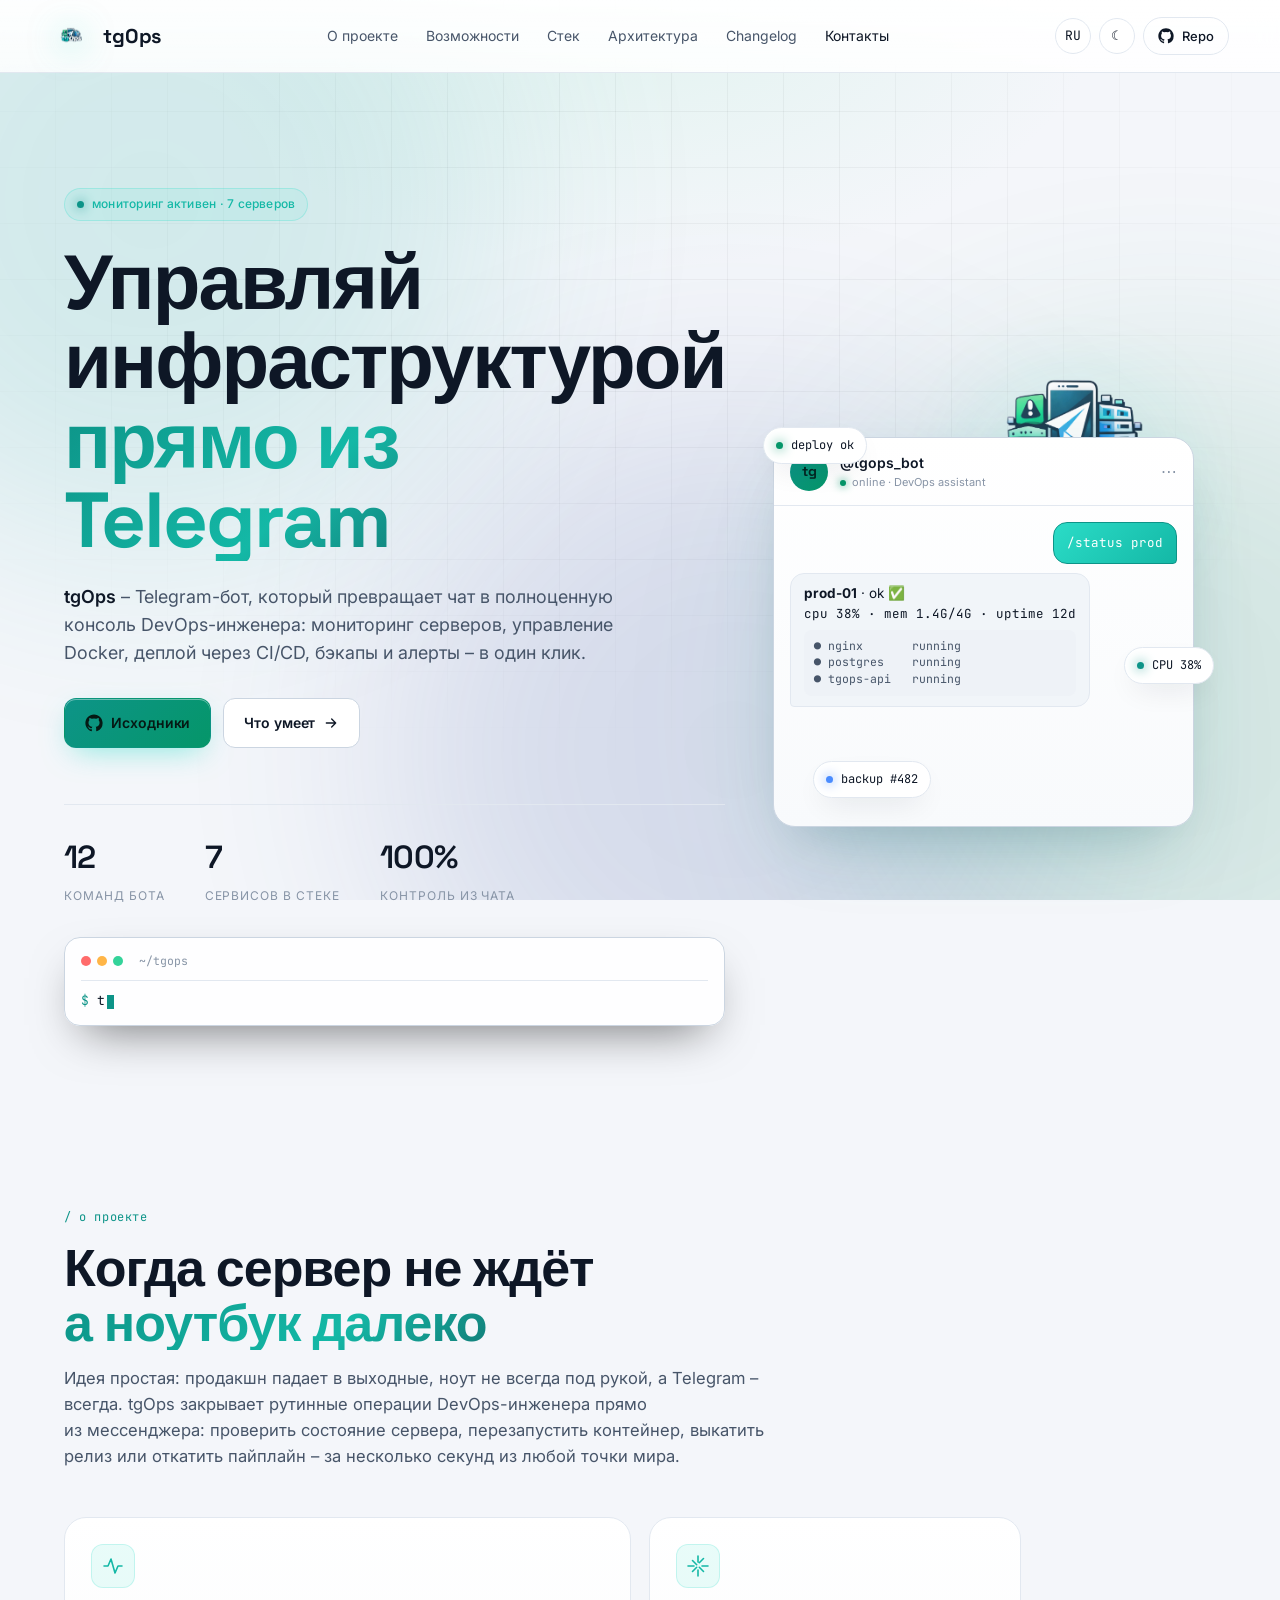
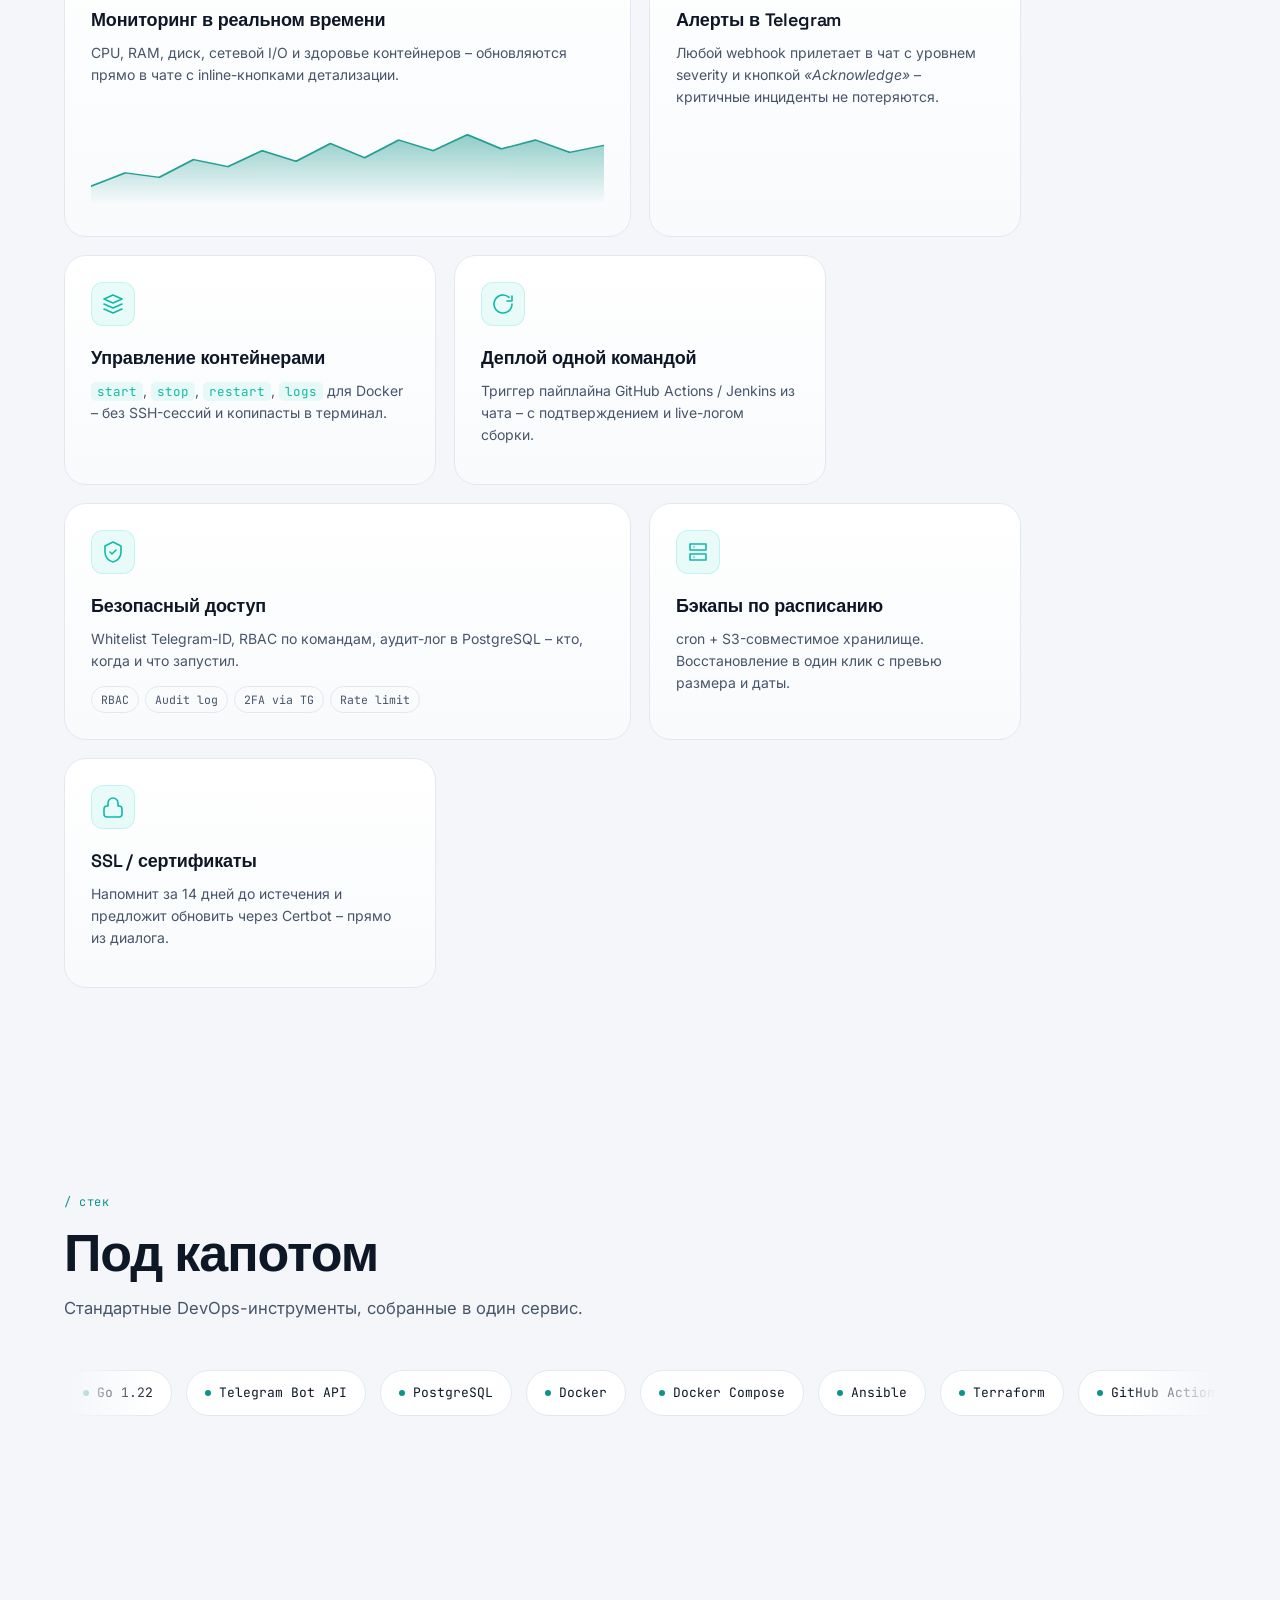
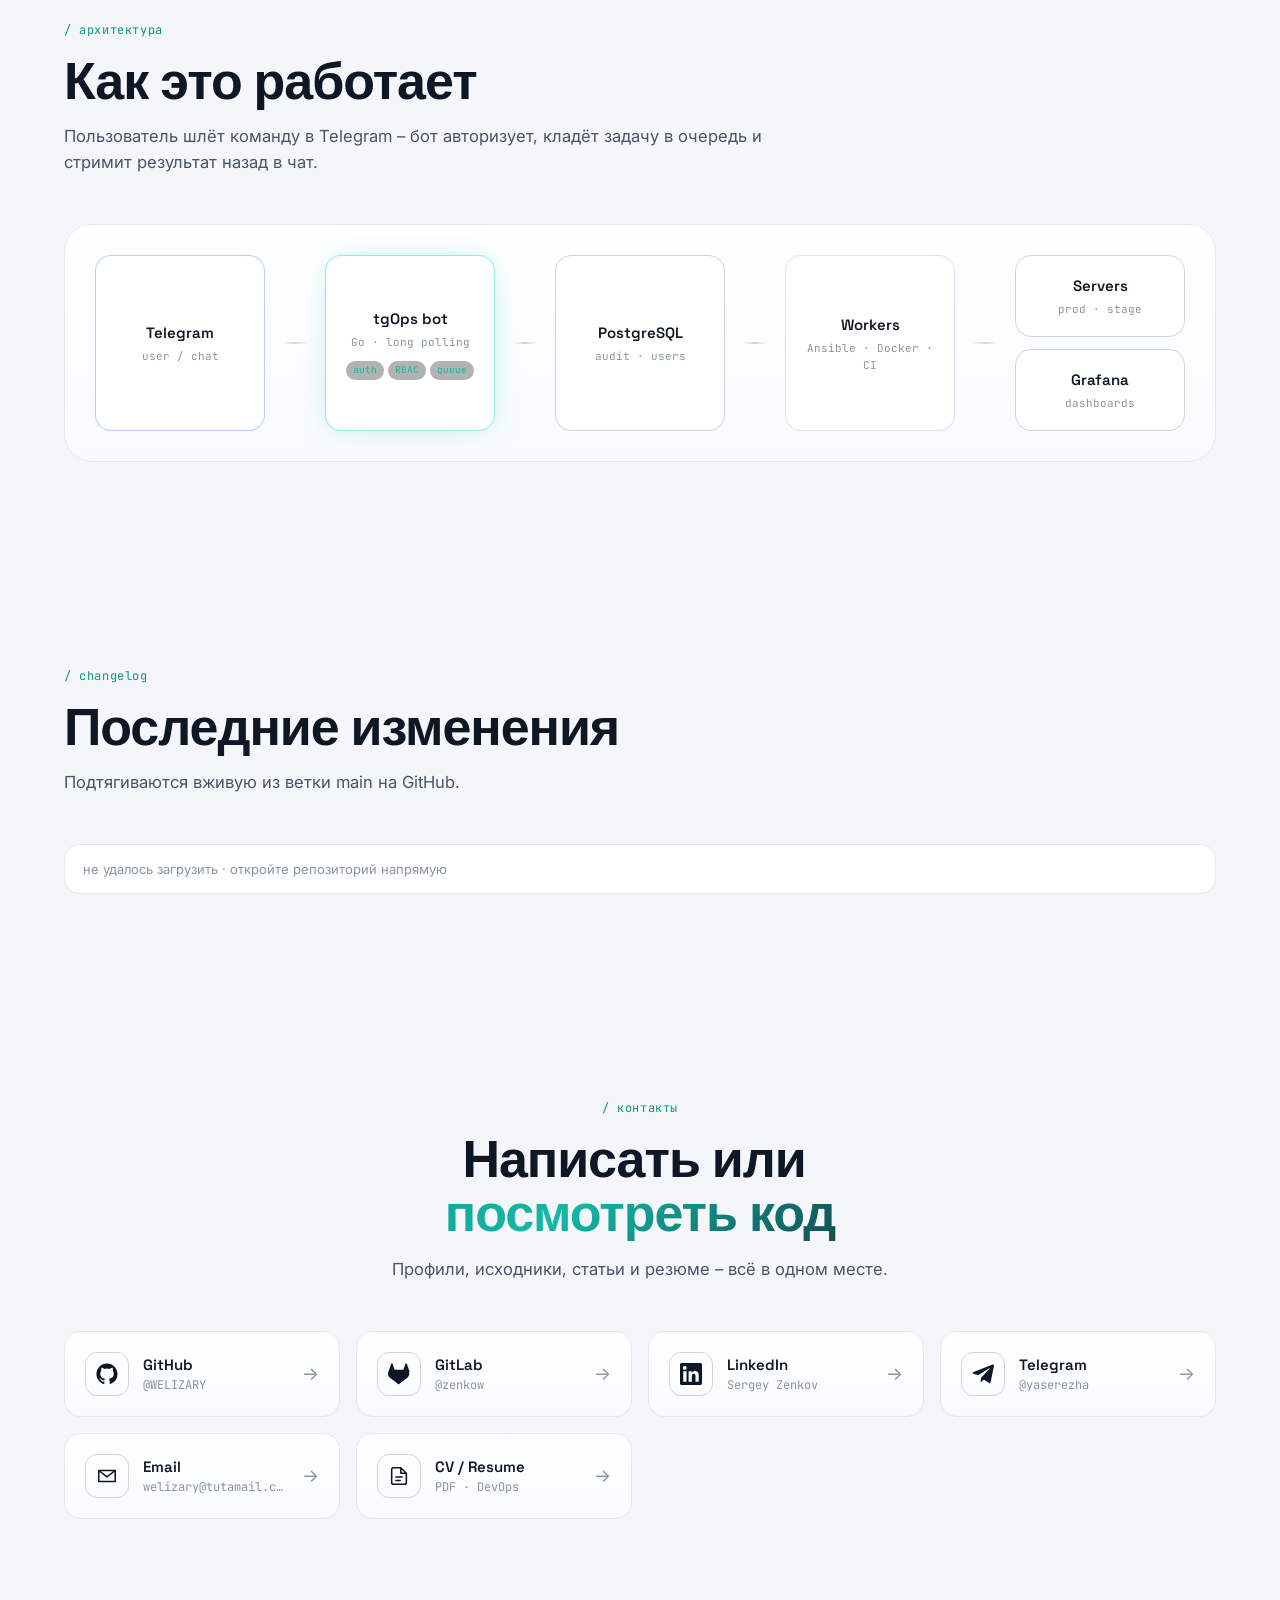
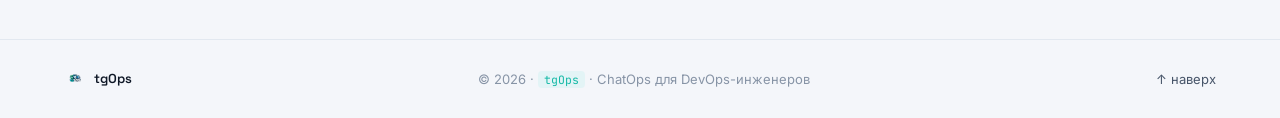
==== commit 3f815e91: "Правки web-странички (ссылки)" ====
--- a/web-page/index.html
+++ b/web-page/index.html
@@ -345,73 +345,49 @@
         </div>
         <div class="linkcard__body">
           <div class="linkcard__lbl">GitLab</div>
-          <div class="linkcard__val">@</div>
-        </div>
-        <div class="linkcard__arr">→</div>
-        <div class="card__glow"></div>
-      </a>
-
-      <a class="linkcard" href="https://www.linkedin.com/" target="_blank" rel="noopener" data-tilt>
+          <div class="linkcard__val">@zenkow</div>
+        </div>
+        <div class="linkcard__arr">→</div>
+        <div class="card__glow"></div>
+      </a>
+
+      <a class="linkcard" href="https://by.linkedin.com/in/sergey-zenkov-30157338a" target="_blank" rel="noopener" data-tilt>
         <div class="linkcard__icon">
           <svg viewBox="0 0 24 24" width="22" height="22"><path fill="currentColor" d="M20.45 20.45h-3.56v-5.57c0-1.33-.02-3.04-1.85-3.04-1.85 0-2.13 1.45-2.13 2.94v5.67H9.36V9h3.41v1.56h.05a3.74 3.74 0 0 1 3.37-1.85c3.6 0 4.27 2.37 4.27 5.46v6.28ZM5.34 7.43a2.07 2.07 0 1 1 0-4.13 2.07 2.07 0 0 1 0 4.13Zm1.78 13.02H3.55V9h3.57v11.45ZM22.23 0H1.77C.79 0 0 .77 0 1.72v20.56C0 23.23.79 24 1.77 24h20.46c.98 0 1.77-.77 1.77-1.72V1.72C24 .77 23.21 0 22.23 0Z"/></svg>
         </div>
         <div class="linkcard__body">
           <div class="linkcard__lbl">LinkedIn</div>
-          <div class="linkcard__val"></div>
-        </div>
-        <div class="linkcard__arr">→</div>
-        <div class="card__glow"></div>
-      </a>
-
-      <a class="linkcard" href="https://t.me/" target="_blank" rel="noopener" data-tilt>
+          <div class="linkcard__val">Sergey Zenkov</div>
+        </div>
+        <div class="linkcard__arr">→</div>
+        <div class="card__glow"></div>
+      </a>
+
+      <a class="linkcard" href="https://t.me/yaserezha" target="_blank" rel="noopener" data-tilt>
         <div class="linkcard__icon">
           <svg viewBox="0 0 24 24" width="22" height="22"><path fill="currentColor" d="M9.78 16.27 9.4 21c.55 0 .79-.24 1.07-.52l2.57-2.45 5.32 3.9c.98.54 1.67.26 1.94-.9L23.94 3.4c.32-1.45-.52-2.02-1.47-1.66L1.74 9.91c-1.41.55-1.39 1.34-.24 1.7l5.21 1.62L18.81 5.6c.57-.36 1.09-.16.66.2L9.78 16.27Z"/></svg>
         </div>
         <div class="linkcard__body">
           <div class="linkcard__lbl">Telegram</div>
-          <div class="linkcard__val">@tgops_bot</div>
-        </div>
-        <div class="linkcard__arr">→</div>
-        <div class="card__glow"></div>
-      </a>
-
-      <a class="linkcard" href="https://hub.docker.com/" target="_blank" rel="noopener" data-tilt>
-        <div class="linkcard__icon">
-          <svg viewBox="0 0 24 24" width="22" height="22"><path fill="currentColor" d="M22 9.5c-.6-.4-2-.5-3-.3-.1-1-.7-1.8-1.7-2.6l-.6-.4-.4.6c-.5.7-.8 1.7-.7 2.6 0 .4.2 1 .4 1.5-.4.2-1.1.5-2 .5H1.6c-.3 1.7 0 4 1.6 5.7 1.5 1.7 3.7 2.5 6.6 2.5 6.3 0 11-2.9 13.2-8.2 1.5 0 3-.4 3.5-1l.5-.4-.6-.5ZM4.6 9.7H2.5v2.1h2.1V9.7Zm2.7 0H5.2v2.1h2.1V9.7Zm2.7 0H7.9v2.1H10V9.7Zm2.7 0h-2.1v2.1h2.1V9.7Zm-5.4-2.6H5.2v2.1h2.1V7.1Zm2.7 0H7.9v2.1H10V7.1Zm2.7 0h-2.1v2.1h2.1V7.1Zm0-2.7h-2.1v2.1h2.1V4.4Zm2.7 5.3h-2.1v2.1h2.1V9.7Z"/></svg>
-        </div>
-        <div class="linkcard__body">
-          <div class="linkcard__lbl">Docker Hub</div>
-          <div class="linkcard__val">/welizary</div>
-        </div>
-        <div class="linkcard__arr">→</div>
-        <div class="card__glow"></div>
-      </a>
-
-      <a class="linkcard" href="https://habr.com/" target="_blank" rel="noopener" data-tilt>
-        <div class="linkcard__icon">
-          <svg viewBox="0 0 24 24" width="22" height="22"><path fill="currentColor" d="M0 4h5v6h4V4h5v16H9v-6H5v6H0V4Zm17 0h7v3h-2v13h-3V7h-2V4Z"/></svg>
-        </div>
-        <div class="linkcard__body">
-          <div class="linkcard__lbl">Habr</div>
-          <div class="linkcard__val">@</div>
-        </div>
-        <div class="linkcard__arr">→</div>
-        <div class="card__glow"></div>
-      </a>
-
-      <a class="linkcard" href="/cdn-cgi/l/email-protection#b6ded3dadad9f6d3ced7dbc6dad398d5d9db" data-tilt>
+          <div class="linkcard__val">@yaserezha</div>
+        </div>
+        <div class="linkcard__arr">→</div>
+        <div class="card__glow"></div>
+      </a>
+
+      <a class="linkcard" href="mailto:welizary@tutamail.com" data-tilt>
         <div class="linkcard__icon">
           <svg viewBox="0 0 24 24" width="22" height="22"><path fill="none" stroke="currentColor" stroke-width="1.7" stroke-linejoin="round" d="M3 6h18v12H3zM3 6l9 7 9-7"/></svg>
         </div>
         <div class="linkcard__body">
           <div class="linkcard__lbl">Email</div>
-          <div class="linkcard__val"><span class="__cf_email__" data-cfemail="721a171e1e1d32170a131f021e175c111d1f">[email&#160;protected]</span></div>
-        </div>
-        <div class="linkcard__arr">→</div>
-        <div class="card__glow"></div>
-      </a>
-
-      <a class="linkcard" href="/cv.pdf" target="_blank" rel="noopener" data-tilt>
+          <div class="linkcard__val">welizary@tutamail.com</div>
+        </div>
+        <div class="linkcard__arr">→</div>
+        <div class="card__glow"></div>
+      </a>
+
+      <a class="linkcard" href="https://cv.ocpp.by/cv.pdf" target="_blank" rel="noopener" data-tilt>
         <div class="linkcard__icon">
           <svg viewBox="0 0 24 24" width="22" height="22"><path fill="none" stroke="currentColor" stroke-width="1.7" stroke-linejoin="round" d="M14 3H6a2 2 0 0 0-2 2v14a2 2 0 0 0 2 2h12a2 2 0 0 0 2-2V9l-6-6Zm0 0v6h6M8 13h8M8 17h6"/></svg>
         </div>
